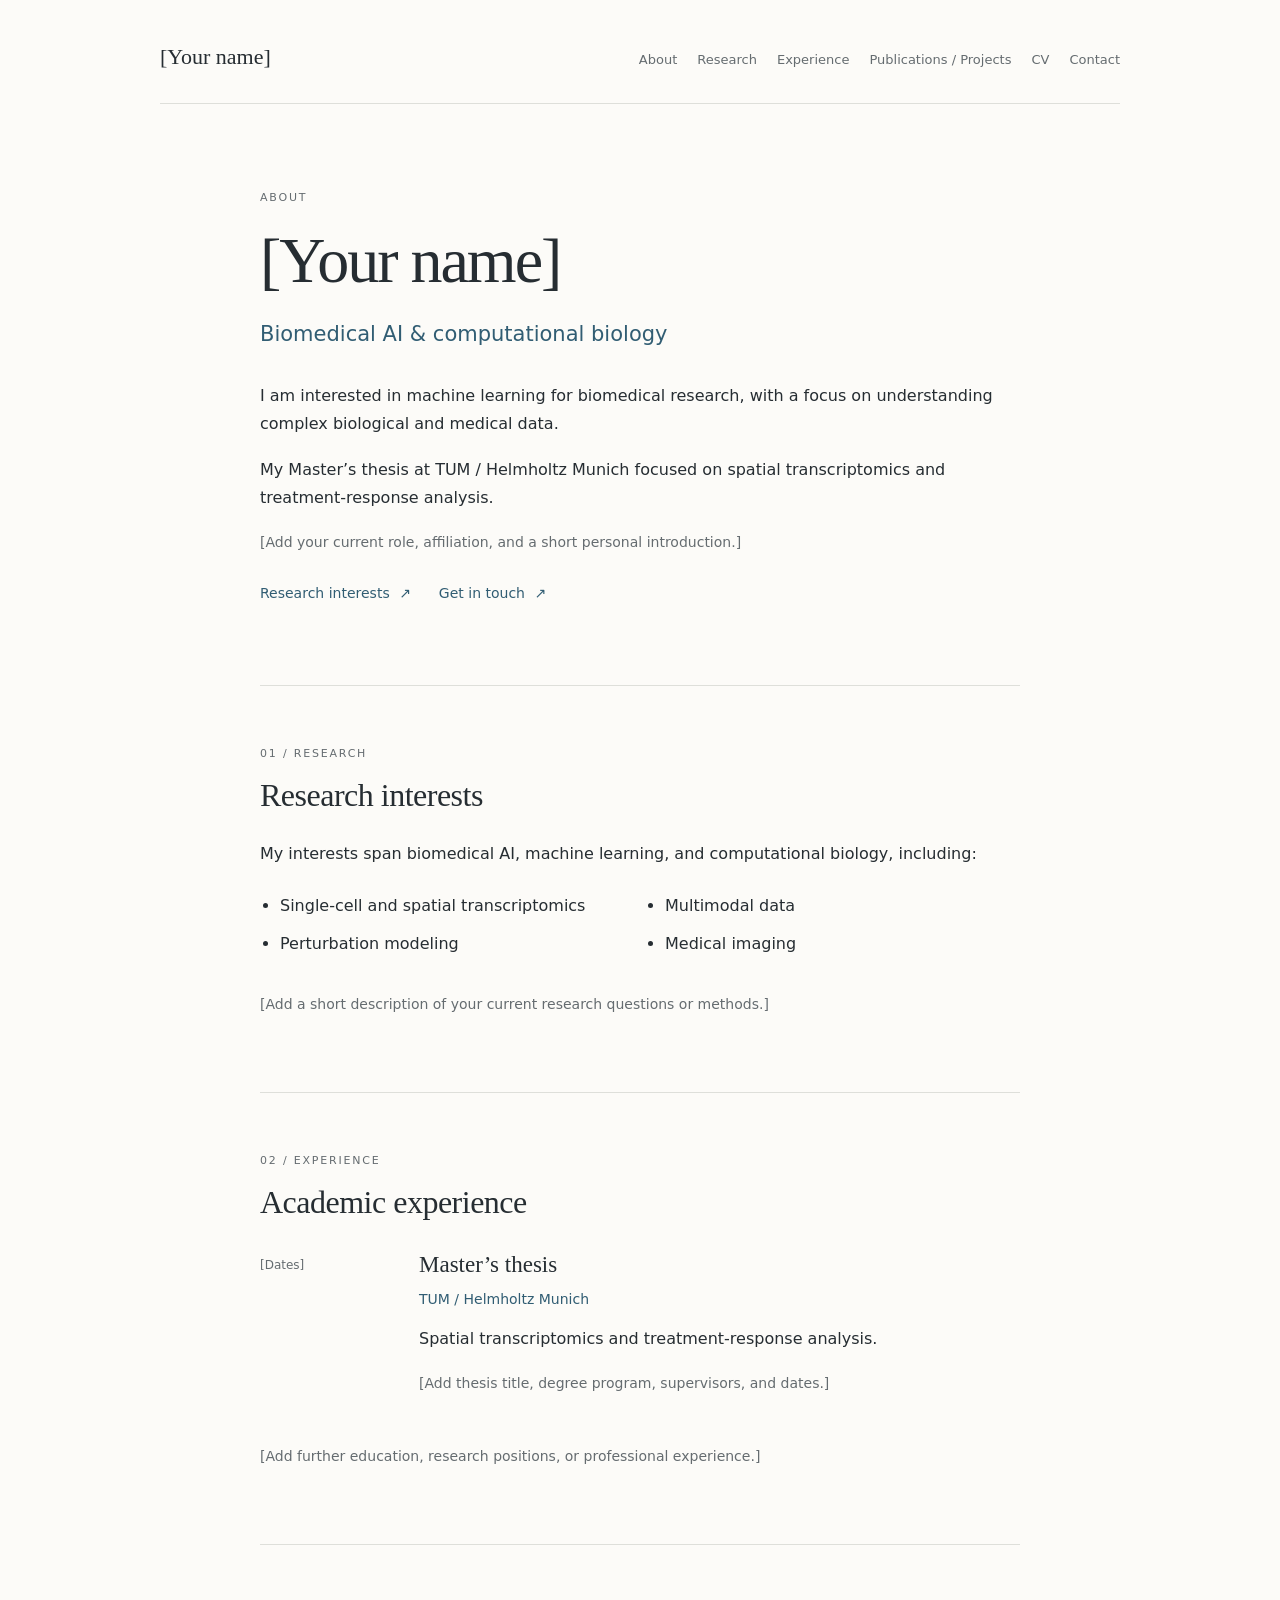
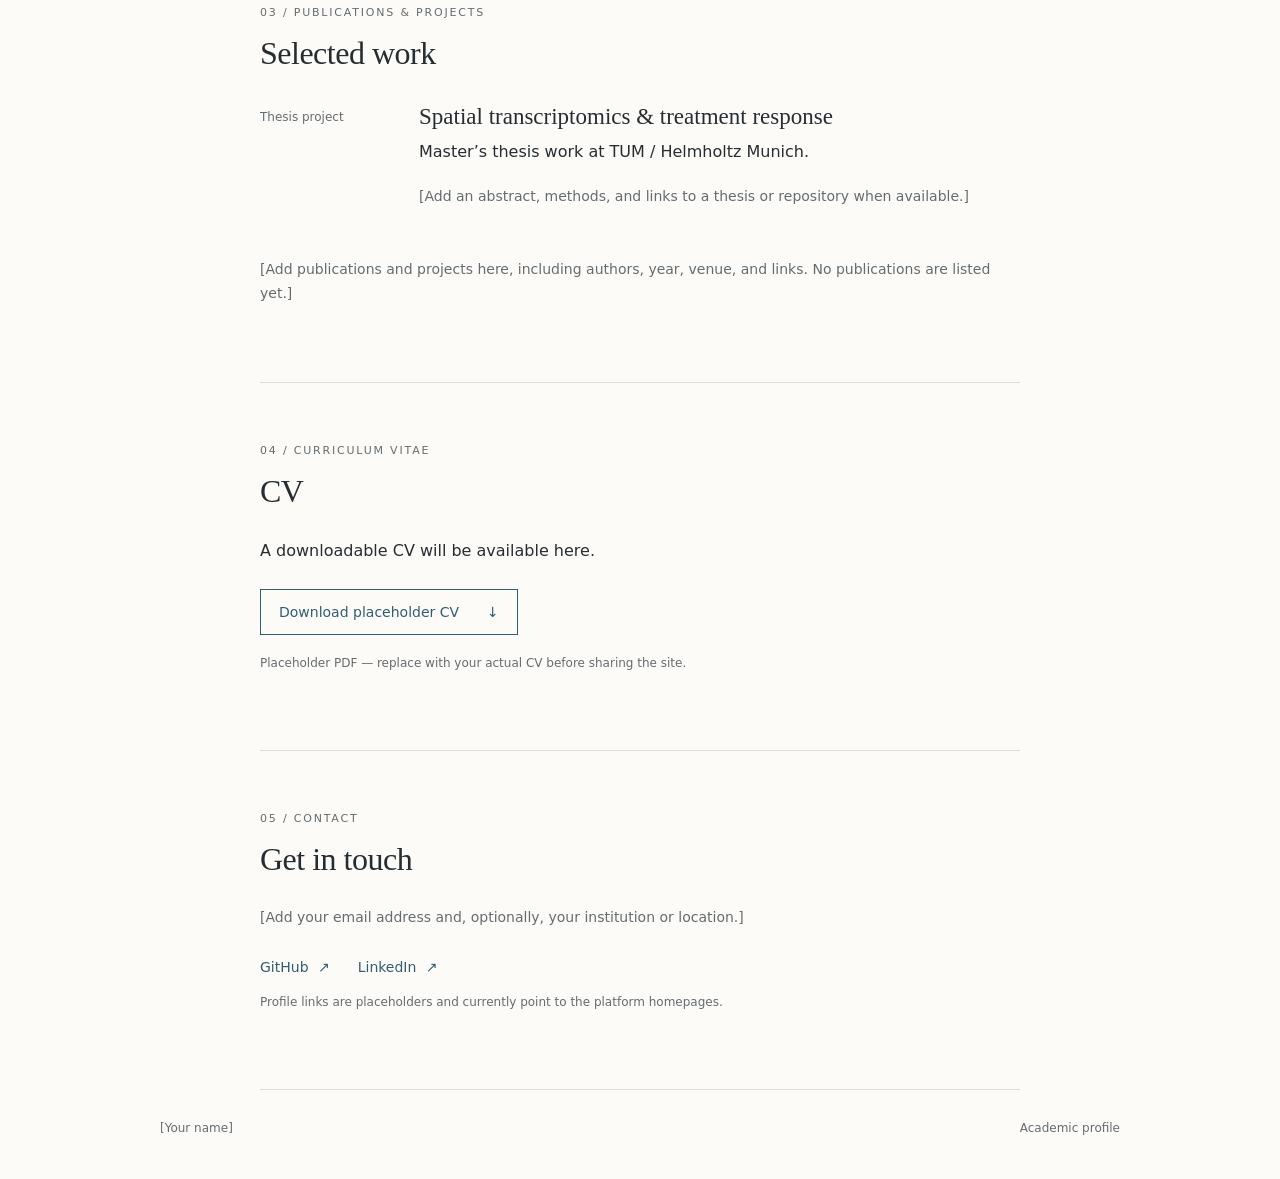
==== index.html @ 2d58b486 "Create minimal academic website with GitHub Pages deployment" ====
<!doctype html>
<html lang="en">
<head>
  <meta charset="utf-8">
  <meta name="viewport" content="width=device-width, initial-scale=1">
  <meta name="description" content="Academic profile and research interests in biomedical AI, computational biology, and spatial transcriptomics.">
  <title>[Your name] · Academic profile</title>
  <link rel="stylesheet" href="assets/style.css">
</head>
<body>
  <a class="skip-link" href="#main">Skip to content</a>
  <header class="site-header">
    <a class="name" href="#about">[Your name]</a>
    <nav aria-label="Main navigation">
      <a href="#about">About</a><a href="#research">Research</a><a href="#experience">Experience</a><a href="#publications">Publications / Projects</a><a href="#cv">CV</a><a href="#contact">Contact</a>
    </nav>
  </header>
  <main id="main">
    <section id="about" class="intro" aria-labelledby="about-title">
      <p class="eyebrow">About</p>
      <h1 id="about-title">[Your name]</h1>
      <p class="lead">Biomedical AI &amp; computational biology</p>
      <p>I am interested in machine learning for biomedical research, with a focus on understanding complex biological and medical data.</p>
      <p>My Master’s thesis at TUM / Helmholtz Munich focused on spatial transcriptomics and treatment-response analysis.</p>
      <p class="placeholder">[Add your current role, affiliation, and a short personal introduction.]</p>
      <div class="text-links"><a href="#research">Research interests <span aria-hidden="true">↗</span></a><a href="#contact">Get in touch <span aria-hidden="true">↗</span></a></div>
    </section>
    <section id="research" aria-labelledby="research-title">
      <p class="eyebrow">01 / Research</p>
      <h2 id="research-title">Research interests</h2>
      <p>My interests span biomedical AI, machine learning, and computational biology, including:</p>
      <ul class="interests"><li>Single-cell and spatial transcriptomics</li><li>Perturbation modeling</li><li>Multimodal data</li><li>Medical imaging</li></ul>
      <p class="placeholder">[Add a short description of your current research questions or methods.]</p>
    </section>
    <section id="experience" aria-labelledby="experience-title">
      <p class="eyebrow">02 / Experience</p>
      <h2 id="experience-title">Academic experience</h2>
      <article class="entry"><p class="entry-meta">[Dates]</p><div><h3>Master’s thesis</h3><p class="affiliation">TUM / Helmholtz Munich</p><p>Spatial transcriptomics and treatment-response analysis.</p><p class="placeholder">[Add thesis title, degree program, supervisors, and dates.]</p></div></article>
      <p class="placeholder">[Add further education, research positions, or professional experience.]</p>
    </section>
    <section id="publications" aria-labelledby="publications-title">
      <p class="eyebrow">03 / Publications &amp; projects</p>
      <h2 id="publications-title">Selected work</h2>
      <article class="entry"><p class="entry-meta">Thesis project</p><div><h3>Spatial transcriptomics &amp; treatment response</h3><p>Master’s thesis work at TUM / Helmholtz Munich.</p><p class="placeholder">[Add an abstract, methods, and links to a thesis or repository when available.]</p></div></article>
      <p class="placeholder">[Add publications and projects here, including authors, year, venue, and links. No publications are listed yet.]</p>
    </section>
    <section id="cv" aria-labelledby="cv-title">
      <p class="eyebrow">04 / Curriculum vitae</p>
      <h2 id="cv-title">CV</h2>
      <p>A downloadable CV will be available here.</p>
      <a class="button" href="assets/cv.pdf" download="cv-placeholder.pdf">Download placeholder CV <span aria-hidden="true">↓</span></a>
      <p class="small placeholder">Placeholder PDF — replace with your actual CV before sharing the site.</p>
    </section>
    <section id="contact" aria-labelledby="contact-title">
      <p class="eyebrow">05 / Contact</p>
      <h2 id="contact-title">Get in touch</h2>
      <p class="placeholder">[Add your email address and, optionally, your institution or location.]</p>
      <div class="text-links"><a href="https://github.com/">GitHub <span aria-hidden="true">↗</span></a><a href="https://www.linkedin.com/">LinkedIn <span aria-hidden="true">↗</span></a></div>
      <p class="small placeholder">Profile links are placeholders and currently point to the platform homepages.</p>
    </section>
  </main>
  <footer>[Your name] <span>Academic profile</span></footer>
</body>
</html>
---- assets/style.css ----
:root{color-scheme:light;--paper:#fcfbf8;--ink:#262d32;--muted:#656c70;--accent:#315d73;--line:#dedfda}
*{box-sizing:border-box}html{scroll-padding-top:2rem}body{margin:0;background:var(--paper);color:var(--ink);font-family:system-ui,-apple-system,BlinkMacSystemFont,"Segoe UI",sans-serif;font-size:16px;line-height:1.75}a{color:var(--accent);text-underline-offset:5px;text-decoration-thickness:1px}a:hover{text-decoration:underline}a:focus-visible{outline:2px solid var(--accent);outline-offset:5px}.site-header,main,footer{width:min(100% - 64px,960px);margin-inline:auto}.site-header{display:flex;justify-content:space-between;align-items:baseline;gap:32px;padding:38px 0 26px;border-bottom:1px solid var(--line)}.name{font-family:Georgia,"Times New Roman",serif;font-size:22px;color:var(--ink);white-space:nowrap;text-decoration:none}nav{display:flex;flex-wrap:wrap;justify-content:flex-end;gap:8px 20px;font-size:13px}nav a{text-decoration:none;color:var(--muted)}main{max-width:760px}section{padding:58px 0;border-bottom:1px solid var(--line)}.intro{padding-top:84px;padding-bottom:68px}h1,h2,h3{font-family:Georgia,"Times New Roman",serif;font-weight:400;line-height:1.2}h1{font-size:clamp(44px,7vw,64px);letter-spacing:-2px;margin:16px 0}h2{font-size:32px;letter-spacing:-.5px;margin:12px 0 26px}h3{font-size:23px;margin:0 0 8px}p{margin:0 0 18px}.eyebrow{font-size:11px;letter-spacing:1.8px;text-transform:uppercase;color:var(--muted);margin:0}.lead{font-size:21px;color:var(--accent);margin-bottom:30px}.placeholder{color:var(--muted);font-size:14px}.text-links{display:flex;gap:28px;flex-wrap:wrap;margin:26px 0 12px}.text-links a{text-decoration:none;font-size:14px}.text-links span{padding-left:5px}.interests{padding-left:20px;columns:2;column-gap:30px;margin:24px 0}.interests li{break-inside:avoid;margin-bottom:10px}.entry{display:grid;grid-template-columns:135px 1fr;gap:24px;margin:30px 0}.entry-meta{font-size:12px;color:var(--muted);padding-top:4px}.affiliation{color:var(--accent);font-size:14px;margin-bottom:14px}.button{display:inline-flex;gap:28px;align-items:center;border:1px solid var(--accent);padding:10px 18px;font-size:14px;text-decoration:none;margin:6px 0 18px}.button:hover{background:#edf1f1;text-decoration:none}.small{font-size:12px}footer{display:flex;justify-content:space-between;padding:28px 0 40px;color:var(--muted);font-size:12px}.skip-link{position:absolute;left:20px;top:-100px;background:var(--paper);padding:10px;z-index:1}.skip-link:focus{top:10px}@media(max-width:700px){.site-header,main,footer{width:calc(100% - 40px)}.site-header{display:block;padding-top:24px}nav{justify-content:flex-start;margin-top:18px;gap:8px 17px}.intro{padding-top:52px}section{padding:42px 0}.entry{grid-template-columns:1fr;gap:4px}.entry-meta{margin-bottom:6px}.interests{columns:1}h2{font-size:29px}footer{gap:20px}}
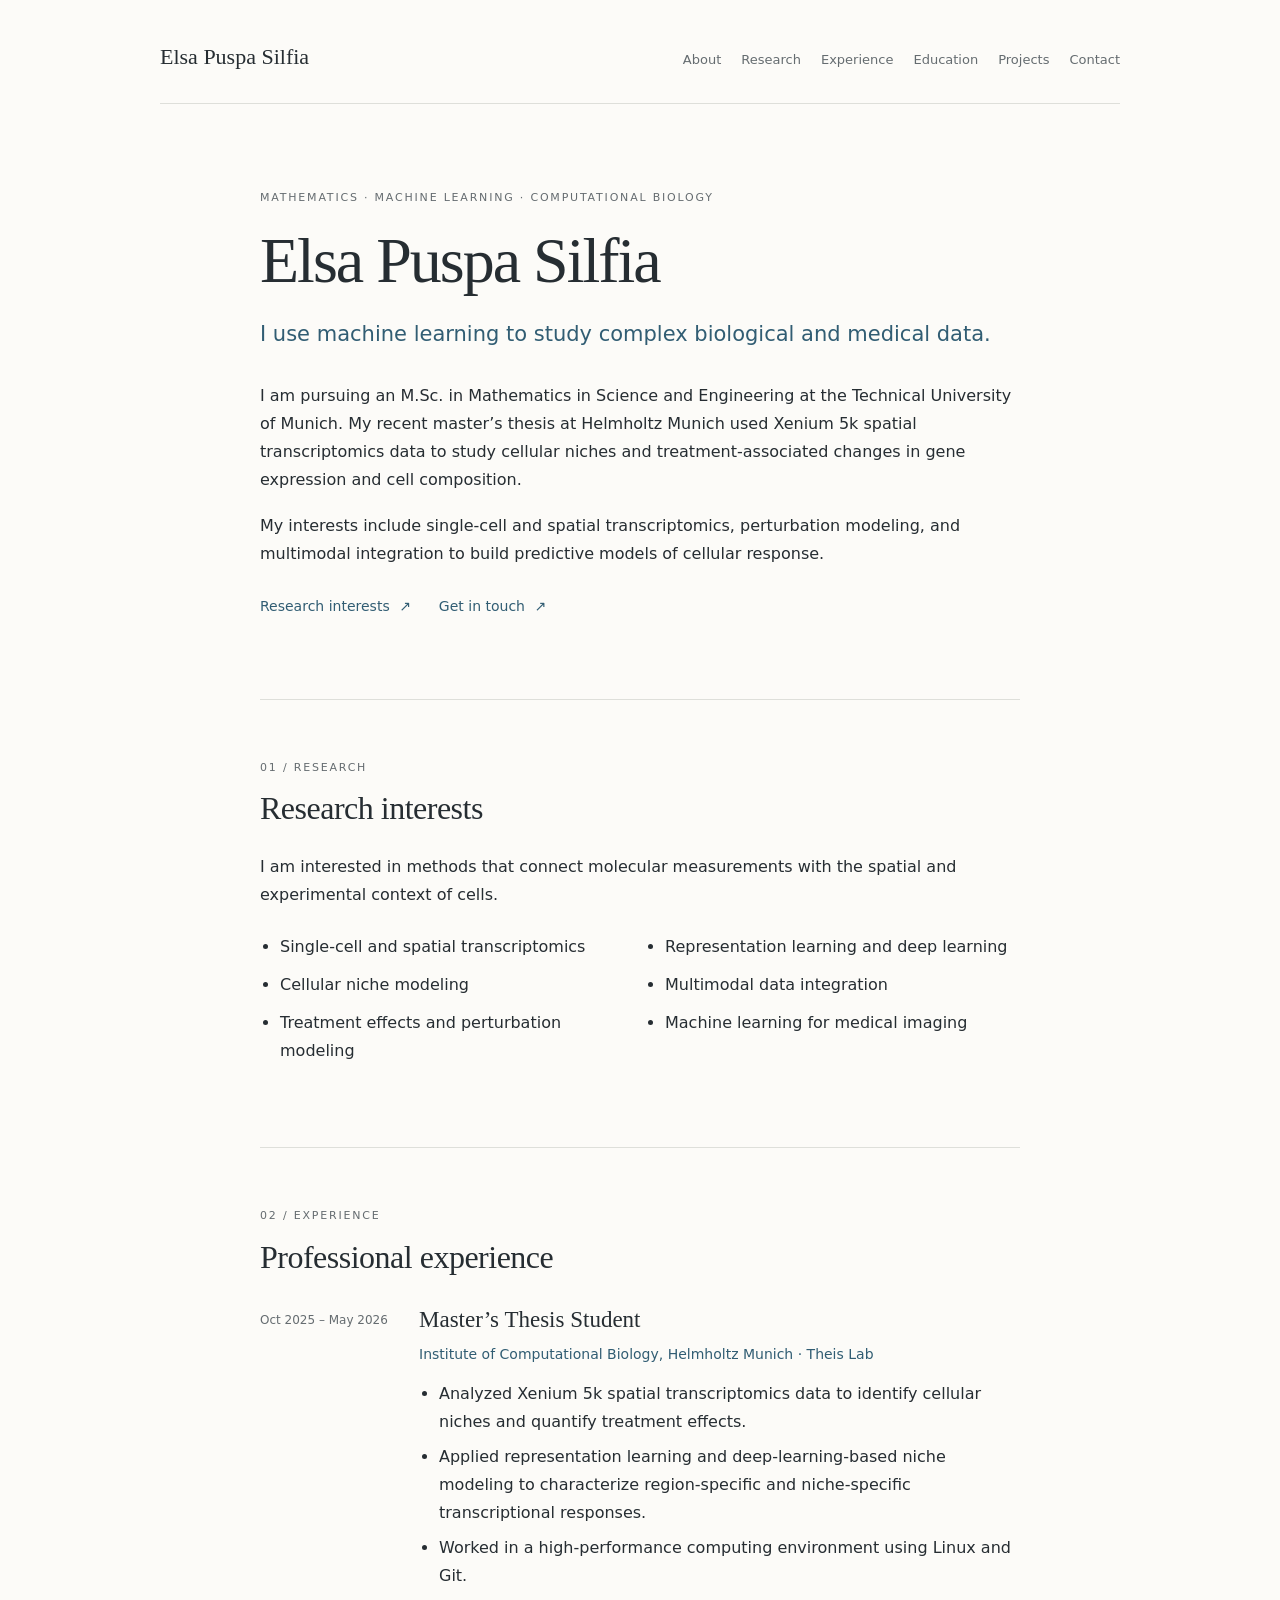
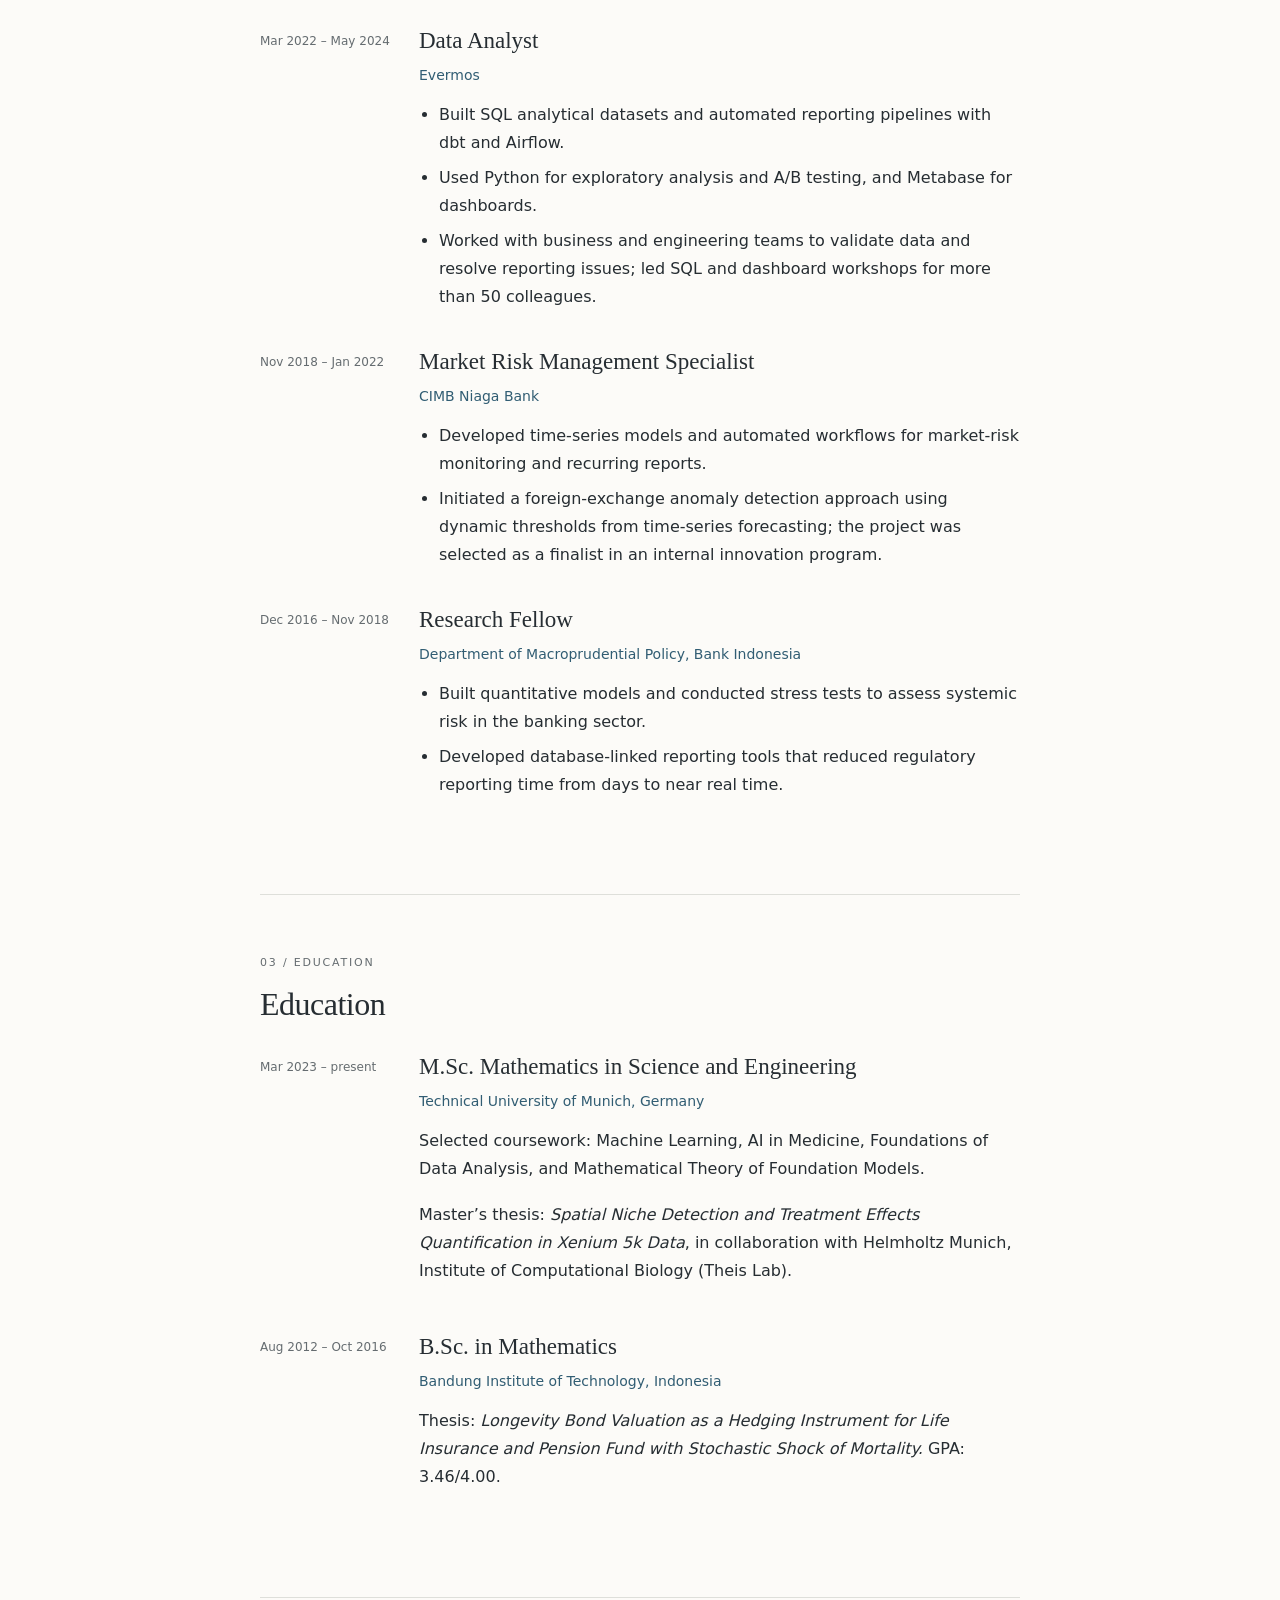
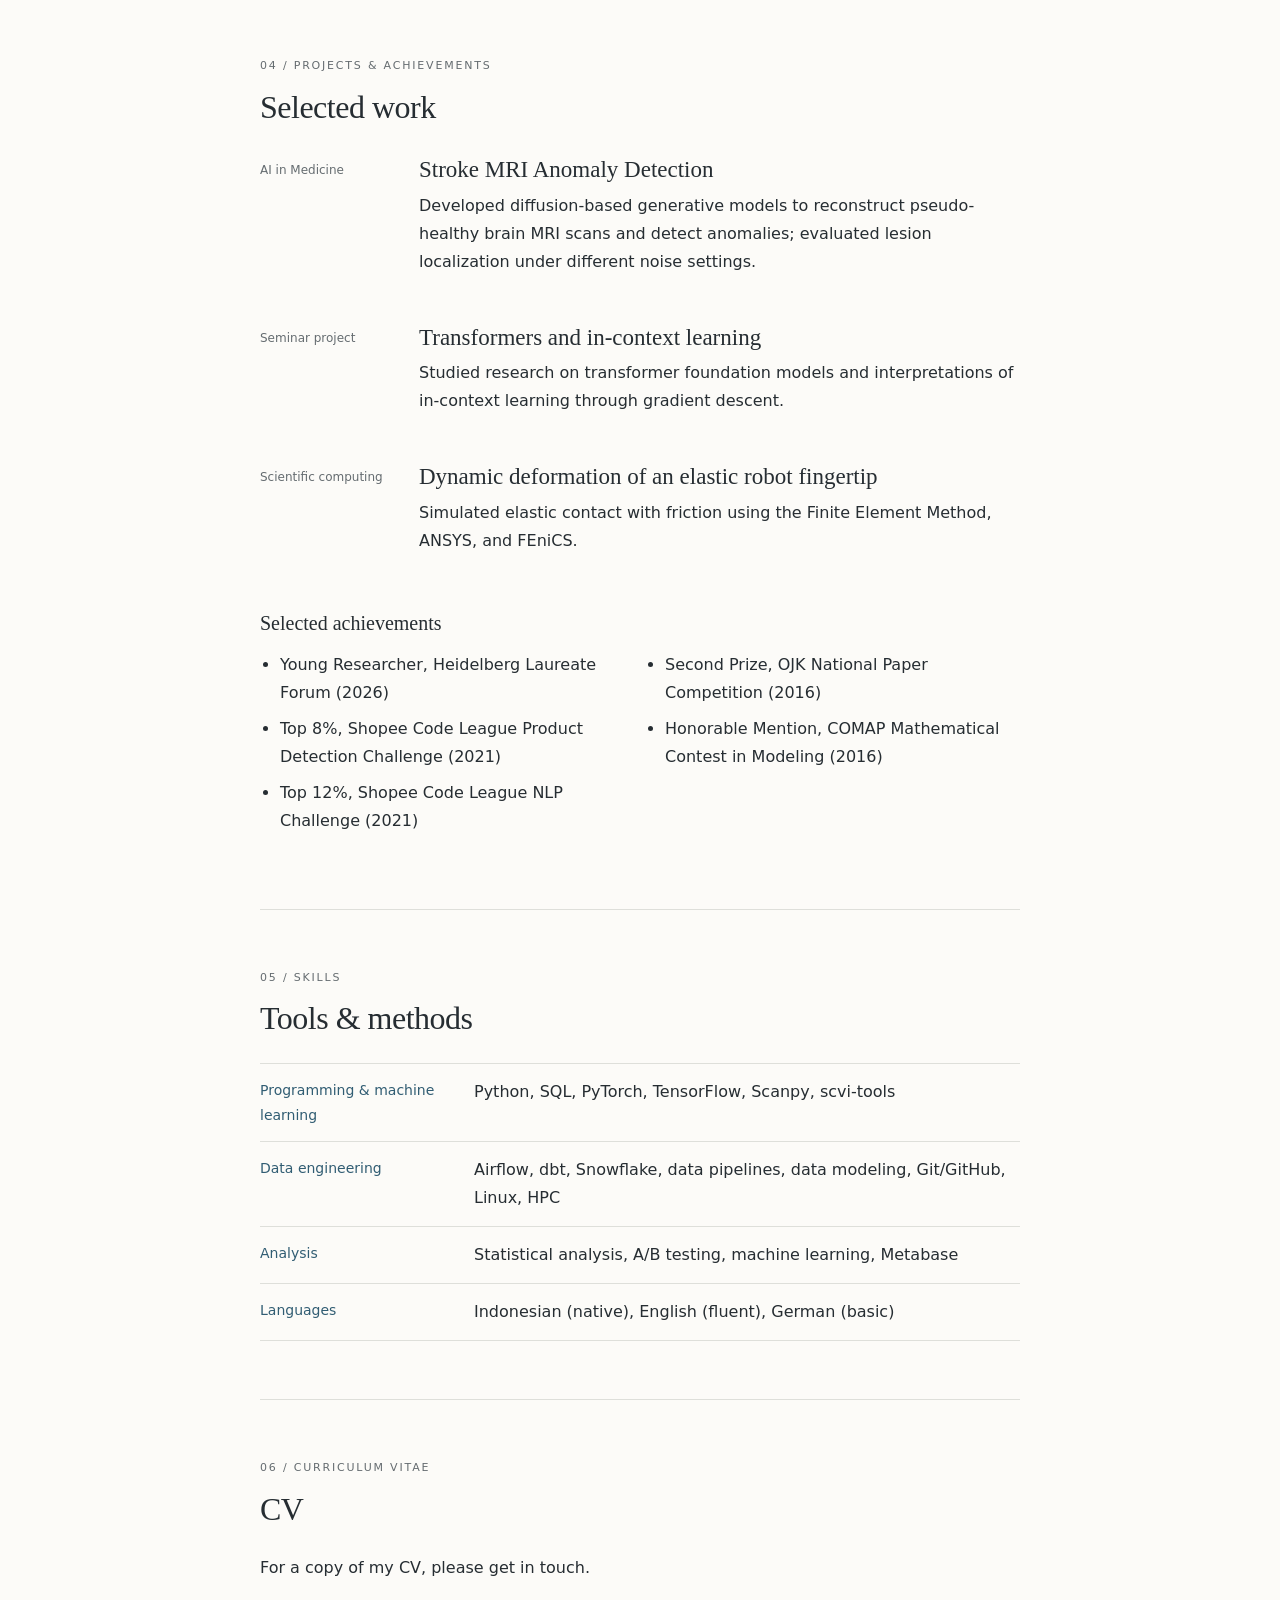
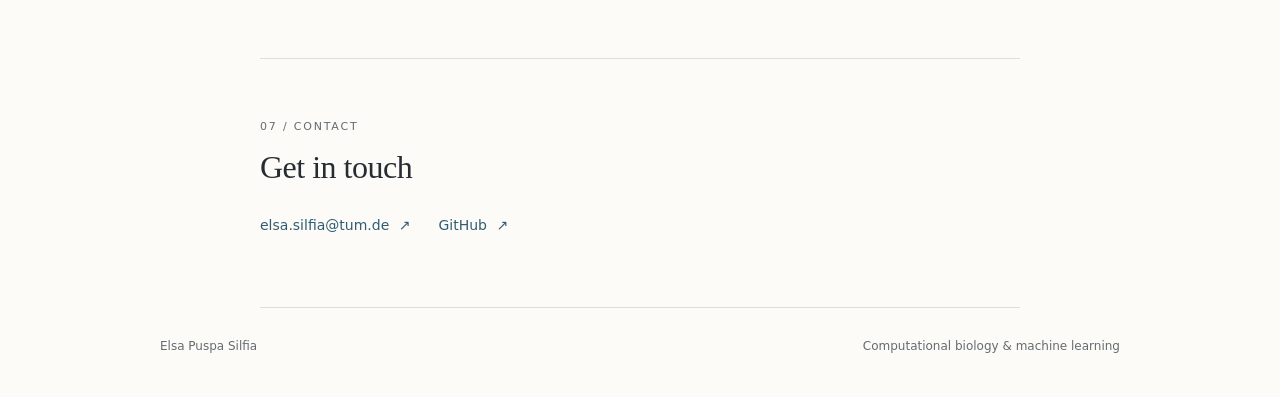
==== commit 424d8fb3: "Fill academic website from PhD CV" ====
--- a/index.html
+++ b/index.html
@@ -3,62 +3,104 @@
 <head>
   <meta charset="utf-8">
   <meta name="viewport" content="width=device-width, initial-scale=1">
-  <meta name="description" content="Academic profile and research interests in biomedical AI, computational biology, and spatial transcriptomics.">
-  <title>[Your name] · Academic profile</title>
+  <meta name="description" content="Elsa Puspa Silfia works at the intersection of machine learning, spatial transcriptomics, and computational biology.">
+  <title>Elsa Puspa Silfia · Computational Biology</title>
   <link rel="stylesheet" href="assets/style.css">
 </head>
 <body>
   <a class="skip-link" href="#main">Skip to content</a>
   <header class="site-header">
-    <a class="name" href="#about">[Your name]</a>
+    <a class="name" href="#about">Elsa Puspa Silfia</a>
     <nav aria-label="Main navigation">
-      <a href="#about">About</a><a href="#research">Research</a><a href="#experience">Experience</a><a href="#publications">Publications / Projects</a><a href="#cv">CV</a><a href="#contact">Contact</a>
+      <a href="#about">About</a><a href="#research">Research</a><a href="#experience">Experience</a><a href="#education">Education</a><a href="#projects">Projects</a><a href="#contact">Contact</a>
     </nav>
   </header>
   <main id="main">
     <section id="about" class="intro" aria-labelledby="about-title">
-      <p class="eyebrow">About</p>
-      <h1 id="about-title">[Your name]</h1>
-      <p class="lead">Biomedical AI &amp; computational biology</p>
-      <p>I am interested in machine learning for biomedical research, with a focus on understanding complex biological and medical data.</p>
-      <p>My Master’s thesis at TUM / Helmholtz Munich focused on spatial transcriptomics and treatment-response analysis.</p>
-      <p class="placeholder">[Add your current role, affiliation, and a short personal introduction.]</p>
-      <div class="text-links"><a href="#research">Research interests <span aria-hidden="true">↗</span></a><a href="#contact">Get in touch <span aria-hidden="true">↗</span></a></div>
+      <p class="eyebrow">Mathematics · Machine learning · Computational biology</p>
+      <h1 id="about-title">Elsa Puspa Silfia</h1>
+      <p class="lead">I use machine learning to study complex biological and medical data.</p>
+      <p>I am pursuing an M.Sc. in Mathematics in Science and Engineering at the Technical University of Munich. My recent master’s thesis at Helmholtz Munich used Xenium 5k spatial transcriptomics data to study cellular niches and treatment-associated changes in gene expression and cell composition.</p>
+      <p>My interests include single-cell and spatial transcriptomics, perturbation modeling, and multimodal integration to build predictive models of cellular response.</p>
+      <div class="text-links"><a href="#research">Research interests <span aria-hidden="true">↗</span></a><a href="mailto:elsa.silfia@tum.de">Get in touch <span aria-hidden="true">↗</span></a></div>
     </section>
     <section id="research" aria-labelledby="research-title">
       <p class="eyebrow">01 / Research</p>
       <h2 id="research-title">Research interests</h2>
-      <p>My interests span biomedical AI, machine learning, and computational biology, including:</p>
-      <ul class="interests"><li>Single-cell and spatial transcriptomics</li><li>Perturbation modeling</li><li>Multimodal data</li><li>Medical imaging</li></ul>
-      <p class="placeholder">[Add a short description of your current research questions or methods.]</p>
+      <p>I am interested in methods that connect molecular measurements with the spatial and experimental context of cells.</p>
+      <ul class="interests">
+        <li>Single-cell and spatial transcriptomics</li>
+        <li>Cellular niche modeling</li>
+        <li>Treatment effects and perturbation modeling</li>
+        <li>Representation learning and deep learning</li>
+        <li>Multimodal data integration</li>
+        <li>Machine learning for medical imaging</li>
+      </ul>
     </section>
     <section id="experience" aria-labelledby="experience-title">
       <p class="eyebrow">02 / Experience</p>
-      <h2 id="experience-title">Academic experience</h2>
-      <article class="entry"><p class="entry-meta">[Dates]</p><div><h3>Master’s thesis</h3><p class="affiliation">TUM / Helmholtz Munich</p><p>Spatial transcriptomics and treatment-response analysis.</p><p class="placeholder">[Add thesis title, degree program, supervisors, and dates.]</p></div></article>
-      <p class="placeholder">[Add further education, research positions, or professional experience.]</p>
+      <h2 id="experience-title">Professional experience</h2>
+      <article class="entry">
+        <p class="entry-meta">Oct 2025 – May 2026</p>
+        <div><h3>Master’s Thesis Student</h3><p class="affiliation">Institute of Computational Biology, Helmholtz Munich · Theis Lab</p>
+          <ul><li>Analyzed Xenium 5k spatial transcriptomics data to identify cellular niches and quantify treatment effects.</li><li>Applied representation learning and deep-learning-based niche modeling to characterize region-specific and niche-specific transcriptional responses.</li><li>Worked in a high-performance computing environment using Linux and Git.</li></ul>
+        </div>
+      </article>
+      <article class="entry">
+        <p class="entry-meta">Mar 2022 – May 2024</p>
+        <div><h3>Data Analyst</h3><p class="affiliation">Evermos</p>
+          <ul><li>Built SQL analytical datasets and automated reporting pipelines with dbt and Airflow.</li><li>Used Python for exploratory analysis and A/B testing, and Metabase for dashboards.</li><li>Worked with business and engineering teams to validate data and resolve reporting issues; led SQL and dashboard workshops for more than 50 colleagues.</li></ul>
+        </div>
+      </article>
+      <article class="entry">
+        <p class="entry-meta">Nov 2018 – Jan 2022</p>
+        <div><h3>Market Risk Management Specialist</h3><p class="affiliation">CIMB Niaga Bank</p>
+          <ul><li>Developed time-series models and automated workflows for market-risk monitoring and recurring reports.</li><li>Initiated a foreign-exchange anomaly detection approach using dynamic thresholds from time-series forecasting; the project was selected as a finalist in an internal innovation program.</li></ul>
+        </div>
+      </article>
+      <article class="entry">
+        <p class="entry-meta">Dec 2016 – Nov 2018</p>
+        <div><h3>Research Fellow</h3><p class="affiliation">Department of Macroprudential Policy, Bank Indonesia</p>
+          <ul><li>Built quantitative models and conducted stress tests to assess systemic risk in the banking sector.</li><li>Developed database-linked reporting tools that reduced regulatory reporting time from days to near real time.</li></ul>
+        </div>
+      </article>
     </section>
-    <section id="publications" aria-labelledby="publications-title">
-      <p class="eyebrow">03 / Publications &amp; projects</p>
-      <h2 id="publications-title">Selected work</h2>
-      <article class="entry"><p class="entry-meta">Thesis project</p><div><h3>Spatial transcriptomics &amp; treatment response</h3><p>Master’s thesis work at TUM / Helmholtz Munich.</p><p class="placeholder">[Add an abstract, methods, and links to a thesis or repository when available.]</p></div></article>
-      <p class="placeholder">[Add publications and projects here, including authors, year, venue, and links. No publications are listed yet.]</p>
+    <section id="education" aria-labelledby="education-title">
+      <p class="eyebrow">03 / Education</p>
+      <h2 id="education-title">Education</h2>
+      <article class="entry"><p class="entry-meta">Mar 2023 – present</p><div><h3>M.Sc. Mathematics in Science and Engineering</h3><p class="affiliation">Technical University of Munich, Germany</p><p>Selected coursework: Machine Learning, AI in Medicine, Foundations of Data Analysis, and Mathematical Theory of Foundation Models.</p><p>Master’s thesis: <em>Spatial Niche Detection and Treatment Effects Quantification in Xenium 5k Data</em>, in collaboration with Helmholtz Munich, Institute of Computational Biology (Theis Lab).</p></div></article>
+      <article class="entry"><p class="entry-meta">Aug 2012 – Oct 2016</p><div><h3>B.Sc. in Mathematics</h3><p class="affiliation">Bandung Institute of Technology, Indonesia</p><p>Thesis: <em>Longevity Bond Valuation as a Hedging Instrument for Life Insurance and Pension Fund with Stochastic Shock of Mortality.</em> GPA: 3.46/4.00.</p></div></article>
+    </section>
+    <section id="projects" aria-labelledby="projects-title">
+      <p class="eyebrow">04 / Projects &amp; achievements</p>
+      <h2 id="projects-title">Selected work</h2>
+      <article class="entry"><p class="entry-meta">AI in Medicine</p><div><h3>Stroke MRI Anomaly Detection</h3><p>Developed diffusion-based generative models to reconstruct pseudo-healthy brain MRI scans and detect anomalies; evaluated lesion localization under different noise settings.</p></div></article>
+      <article class="entry"><p class="entry-meta">Seminar project</p><div><h3>Transformers and in-context learning</h3><p>Studied research on transformer foundation models and interpretations of in-context learning through gradient descent.</p></div></article>
+      <article class="entry"><p class="entry-meta">Scientific computing</p><div><h3>Dynamic deformation of an elastic robot fingertip</h3><p>Simulated elastic contact with friction using the Finite Element Method, ANSYS, and FEniCS.</p></div></article>
+      <h3 class="subheading">Selected achievements</h3>
+      <ul class="compact-list"><li>Young Researcher, Heidelberg Laureate Forum (2026)</li><li>Top 8%, Shopee Code League Product Detection Challenge (2021)</li><li>Top 12%, Shopee Code League NLP Challenge (2021)</li><li>Second Prize, OJK National Paper Competition (2016)</li><li>Honorable Mention, COMAP Mathematical Contest in Modeling (2016)</li></ul>
+    </section>
+    <section id="skills" aria-labelledby="skills-title">
+      <p class="eyebrow">05 / Skills</p>
+      <h2 id="skills-title">Tools &amp; methods</h2>
+      <dl class="skills-list">
+        <div><dt>Programming &amp; machine learning</dt><dd>Python, SQL, PyTorch, TensorFlow, Scanpy, scvi-tools</dd></div>
+        <div><dt>Data engineering</dt><dd>Airflow, dbt, Snowflake, data pipelines, data modeling, Git/GitHub, Linux, HPC</dd></div>
+        <div><dt>Analysis</dt><dd>Statistical analysis, A/B testing, machine learning, Metabase</dd></div>
+        <div><dt>Languages</dt><dd>Indonesian (native), English (fluent), German (basic)</dd></div>
+      </dl>
     </section>
     <section id="cv" aria-labelledby="cv-title">
-      <p class="eyebrow">04 / Curriculum vitae</p>
+      <p class="eyebrow">06 / Curriculum vitae</p>
       <h2 id="cv-title">CV</h2>
-      <p>A downloadable CV will be available here.</p>
-      <a class="button" href="assets/cv.pdf" download="cv-placeholder.pdf">Download placeholder CV <span aria-hidden="true">↓</span></a>
-      <p class="small placeholder">Placeholder PDF — replace with your actual CV before sharing the site.</p>
+      <p>For a copy of my CV, please get in touch.</p>
     </section>
     <section id="contact" aria-labelledby="contact-title">
-      <p class="eyebrow">05 / Contact</p>
+      <p class="eyebrow">07 / Contact</p>
       <h2 id="contact-title">Get in touch</h2>
-      <p class="placeholder">[Add your email address and, optionally, your institution or location.]</p>
-      <div class="text-links"><a href="https://github.com/">GitHub <span aria-hidden="true">↗</span></a><a href="https://www.linkedin.com/">LinkedIn <span aria-hidden="true">↗</span></a></div>
-      <p class="small placeholder">Profile links are placeholders and currently point to the platform homepages.</p>
+      <div class="text-links"><a href="mailto:elsa.silfia@tum.de">elsa.silfia@tum.de <span aria-hidden="true">↗</span></a><a href="https://github.com/elsapuspa" rel="me">GitHub <span aria-hidden="true">↗</span></a></div>
     </section>
   </main>
-  <footer>[Your name] <span>Academic profile</span></footer>
+  <footer>Elsa Puspa Silfia <span>Computational biology &amp; machine learning</span></footer>
 </body>
 </html>
--- a/assets/style.css
+++ b/assets/style.css
@@ -1,2 +1,3 @@
 :root{color-scheme:light;--paper:#fcfbf8;--ink:#262d32;--muted:#656c70;--accent:#315d73;--line:#dedfda}
 *{box-sizing:border-box}html{scroll-padding-top:2rem}body{margin:0;background:var(--paper);color:var(--ink);font-family:system-ui,-apple-system,BlinkMacSystemFont,"Segoe UI",sans-serif;font-size:16px;line-height:1.75}a{color:var(--accent);text-underline-offset:5px;text-decoration-thickness:1px}a:hover{text-decoration:underline}a:focus-visible{outline:2px solid var(--accent);outline-offset:5px}.site-header,main,footer{width:min(100% - 64px,960px);margin-inline:auto}.site-header{display:flex;justify-content:space-between;align-items:baseline;gap:32px;padding:38px 0 26px;border-bottom:1px solid var(--line)}.name{font-family:Georgia,"Times New Roman",serif;font-size:22px;color:var(--ink);white-space:nowrap;text-decoration:none}nav{display:flex;flex-wrap:wrap;justify-content:flex-end;gap:8px 20px;font-size:13px}nav a{text-decoration:none;color:var(--muted)}main{max-width:760px}section{padding:58px 0;border-bottom:1px solid var(--line)}.intro{padding-top:84px;padding-bottom:68px}h1,h2,h3{font-family:Georgia,"Times New Roman",serif;font-weight:400;line-height:1.2}h1{font-size:clamp(44px,7vw,64px);letter-spacing:-2px;margin:16px 0}h2{font-size:32px;letter-spacing:-.5px;margin:12px 0 26px}h3{font-size:23px;margin:0 0 8px}p{margin:0 0 18px}.eyebrow{font-size:11px;letter-spacing:1.8px;text-transform:uppercase;color:var(--muted);margin:0}.lead{font-size:21px;color:var(--accent);margin-bottom:30px}.placeholder{color:var(--muted);font-size:14px}.text-links{display:flex;gap:28px;flex-wrap:wrap;margin:26px 0 12px}.text-links a{text-decoration:none;font-size:14px}.text-links span{padding-left:5px}.interests{padding-left:20px;columns:2;column-gap:30px;margin:24px 0}.interests li{break-inside:avoid;margin-bottom:10px}.entry{display:grid;grid-template-columns:135px 1fr;gap:24px;margin:30px 0}.entry-meta{font-size:12px;color:var(--muted);padding-top:4px}.affiliation{color:var(--accent);font-size:14px;margin-bottom:14px}.button{display:inline-flex;gap:28px;align-items:center;border:1px solid var(--accent);padding:10px 18px;font-size:14px;text-decoration:none;margin:6px 0 18px}.button:hover{background:#edf1f1;text-decoration:none}.small{font-size:12px}footer{display:flex;justify-content:space-between;padding:28px 0 40px;color:var(--muted);font-size:12px}.skip-link{position:absolute;left:20px;top:-100px;background:var(--paper);padding:10px;z-index:1}.skip-link:focus{top:10px}@media(max-width:700px){.site-header,main,footer{width:calc(100% - 40px)}.site-header{display:block;padding-top:24px}nav{justify-content:flex-start;margin-top:18px;gap:8px 17px}.intro{padding-top:52px}section{padding:42px 0}.entry{grid-template-columns:1fr;gap:4px}.entry-meta{margin-bottom:6px}.interests{columns:1}h2{font-size:29px}footer{gap:20px}}
+.entry ul{margin:8px 0 0;padding-left:20px}.entry li{margin-bottom:7px}.subheading{font-size:20px;margin:38px 0 14px}.compact-list{columns:2;column-gap:30px;padding-left:20px}.compact-list li{break-inside:avoid;margin-bottom:8px}.skills-list{margin:0}.skills-list>div{display:grid;grid-template-columns:190px 1fr;gap:24px;padding:14px 0;border-top:1px solid var(--line)}.skills-list dt{font-size:14px;color:var(--accent)}.skills-list dd{margin:0}.skills-list>div:last-child{border-bottom:1px solid var(--line)}@media(max-width:700px){.compact-list{columns:1}.skills-list>div{grid-template-columns:1fr;gap:2px}}
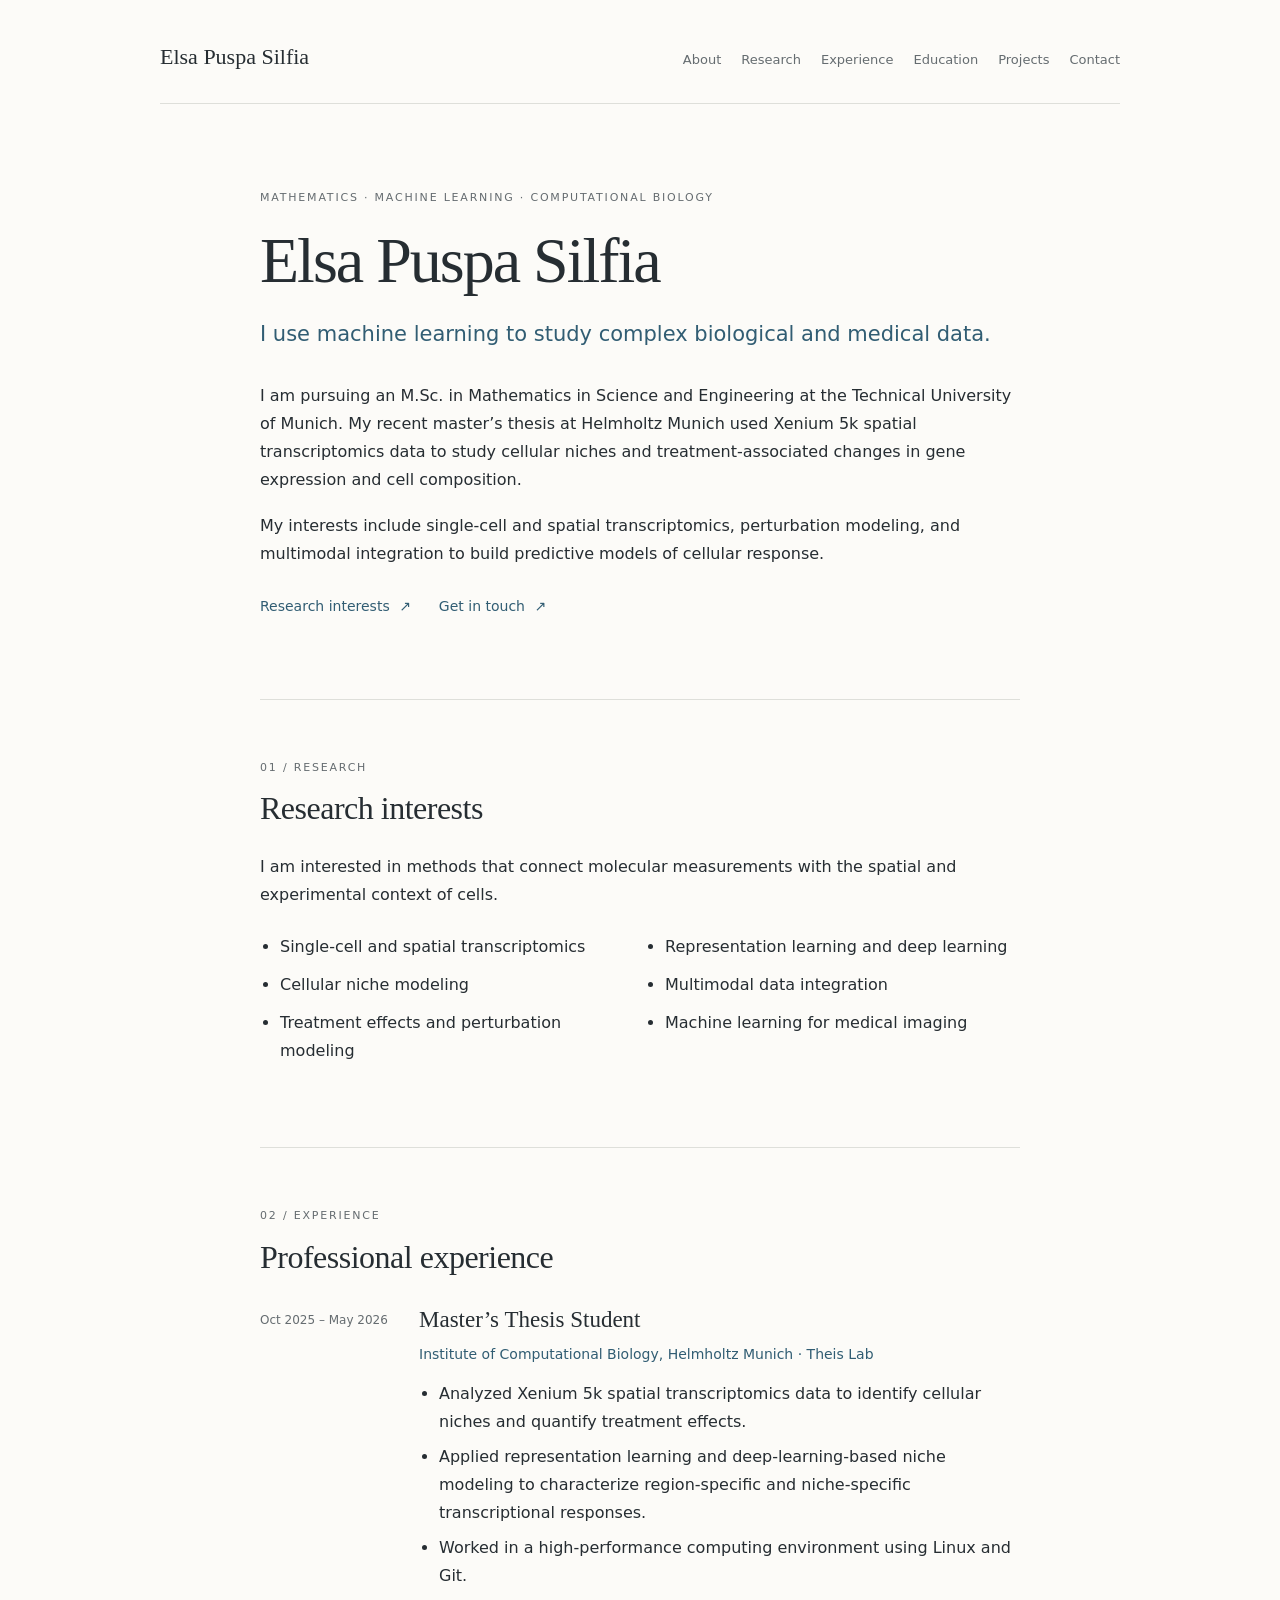
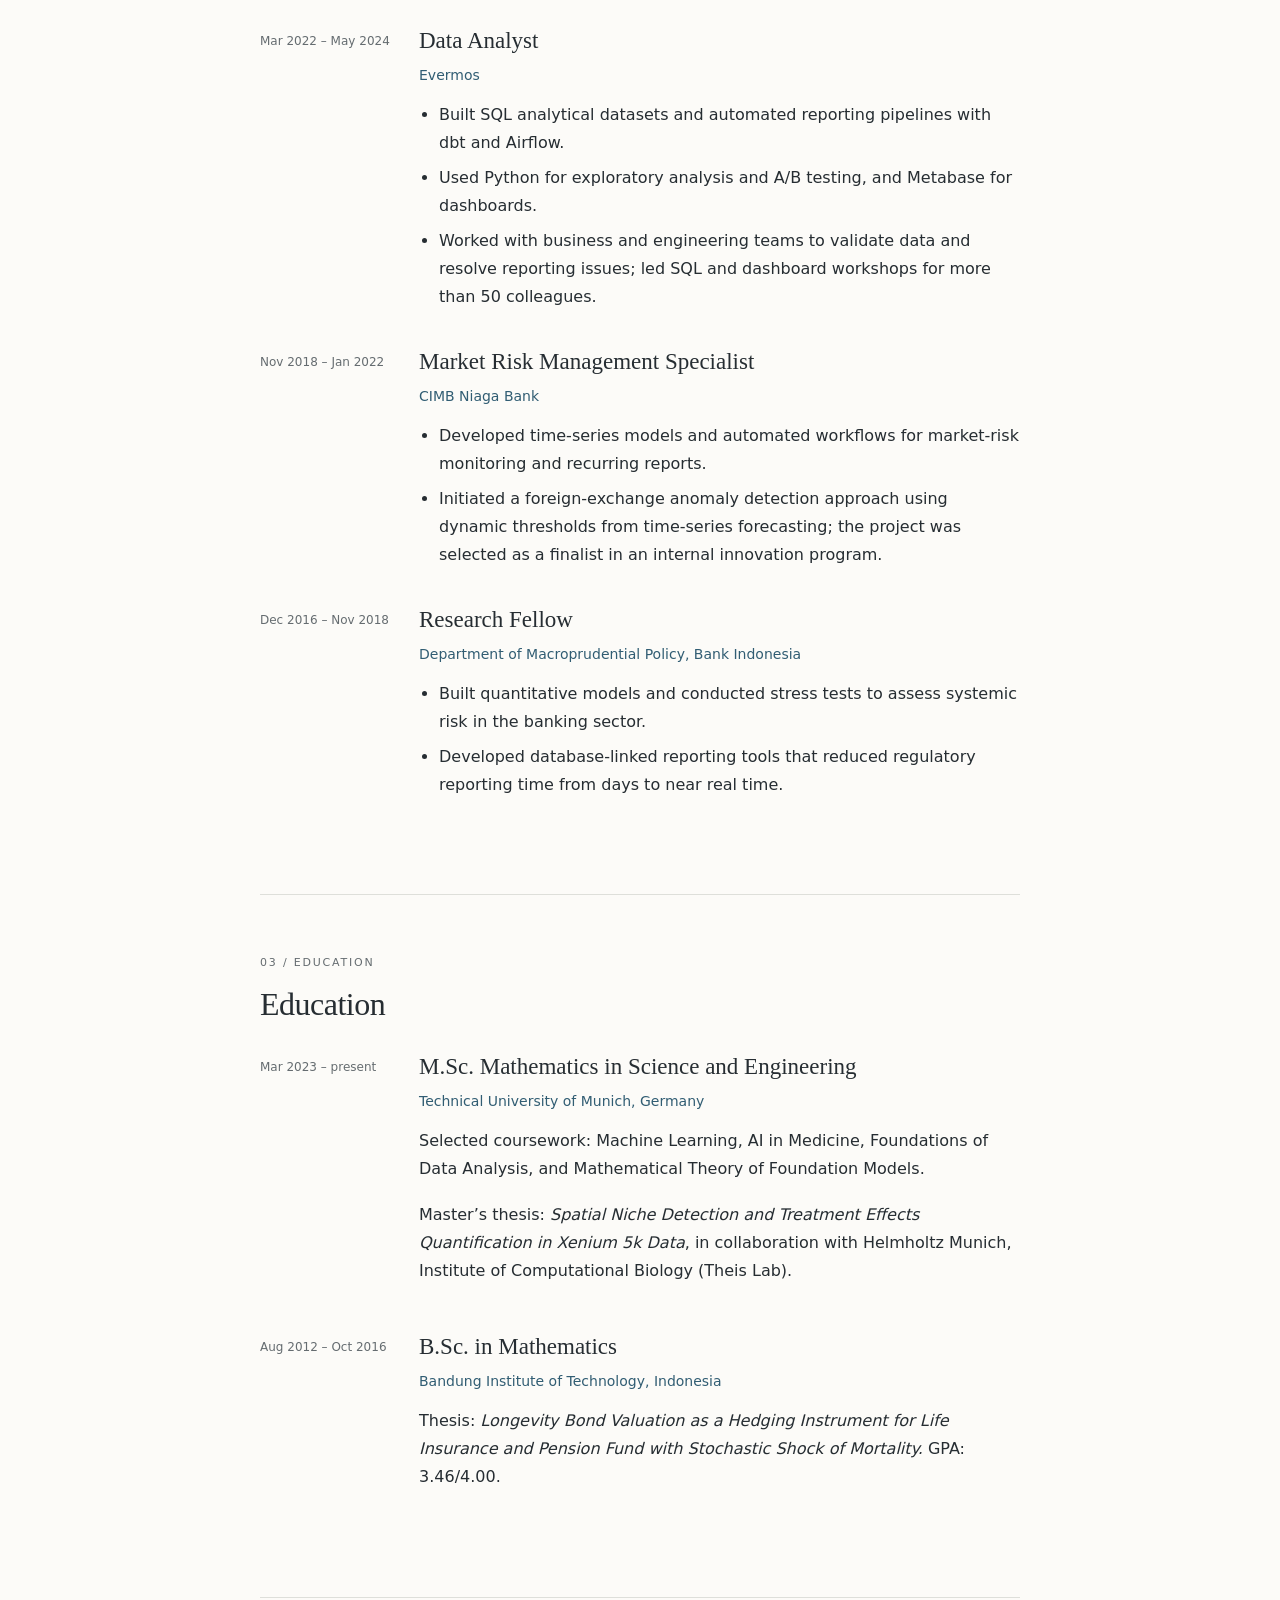
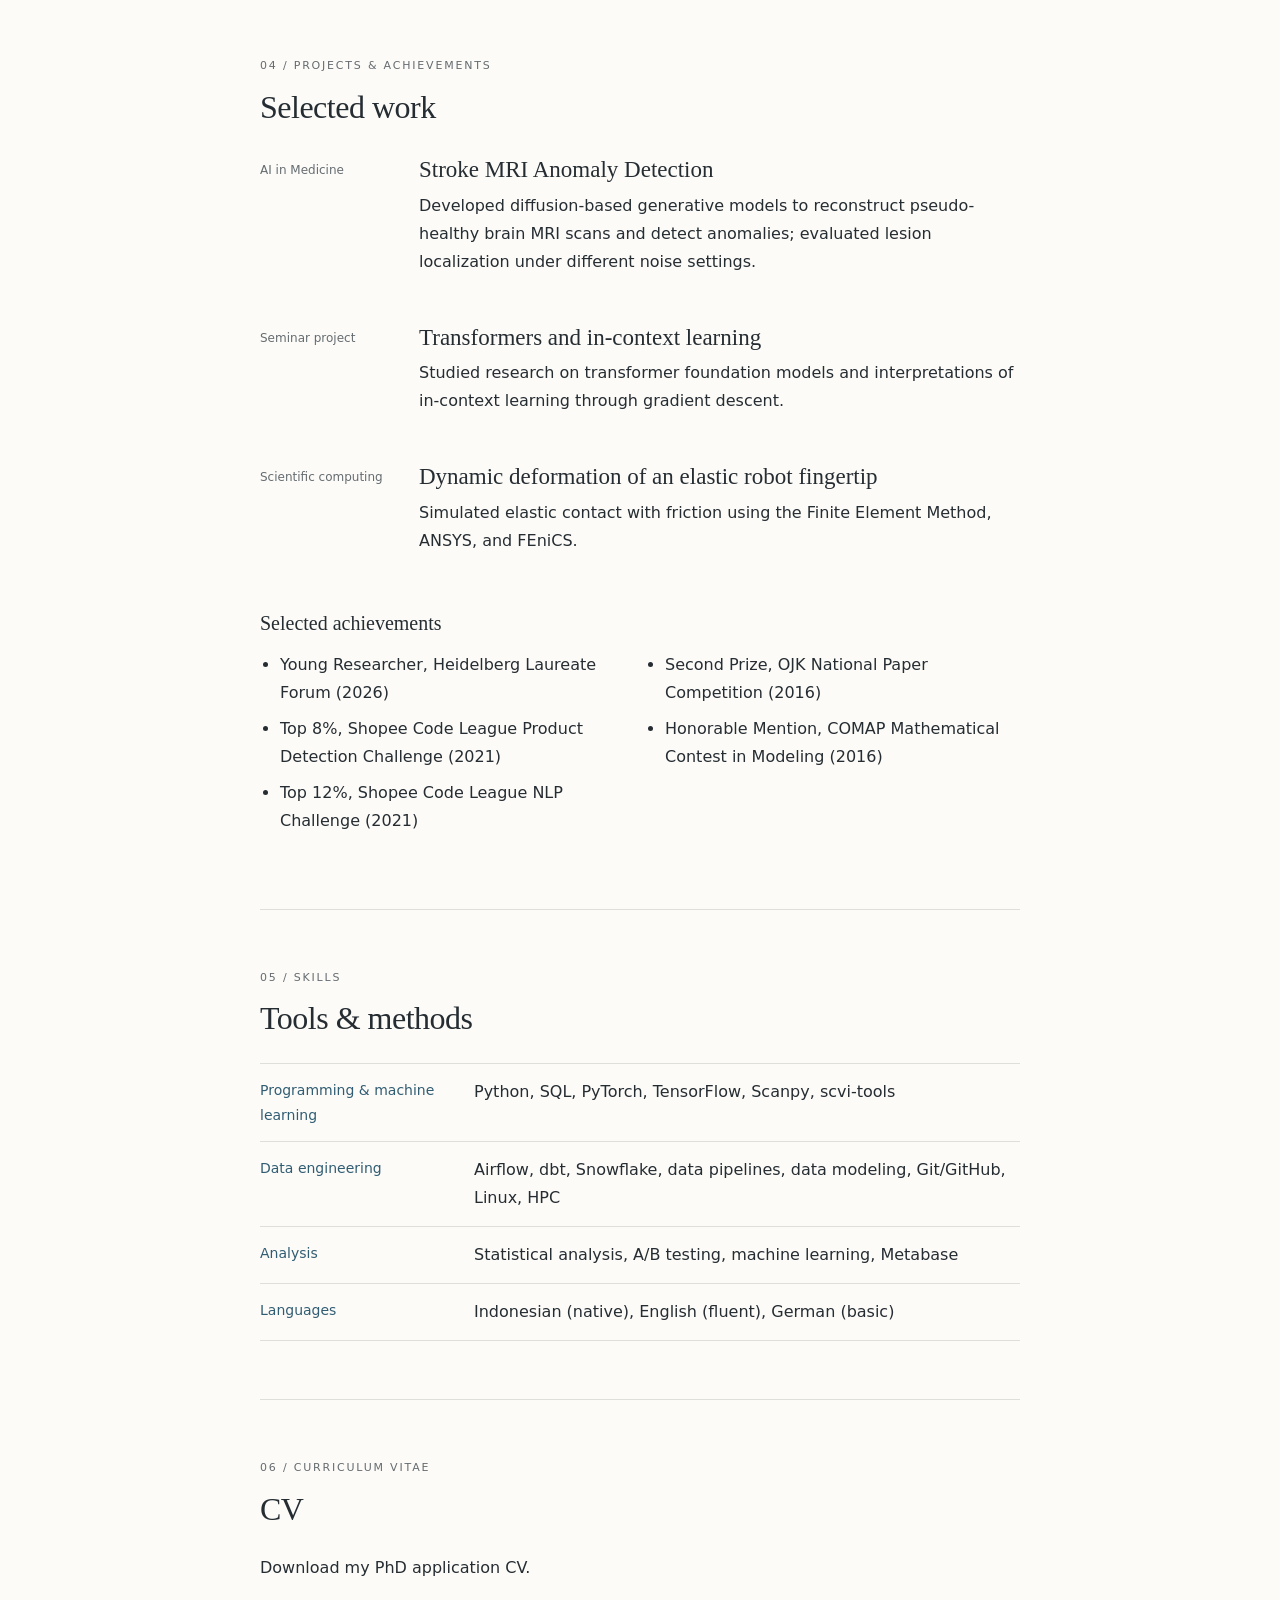
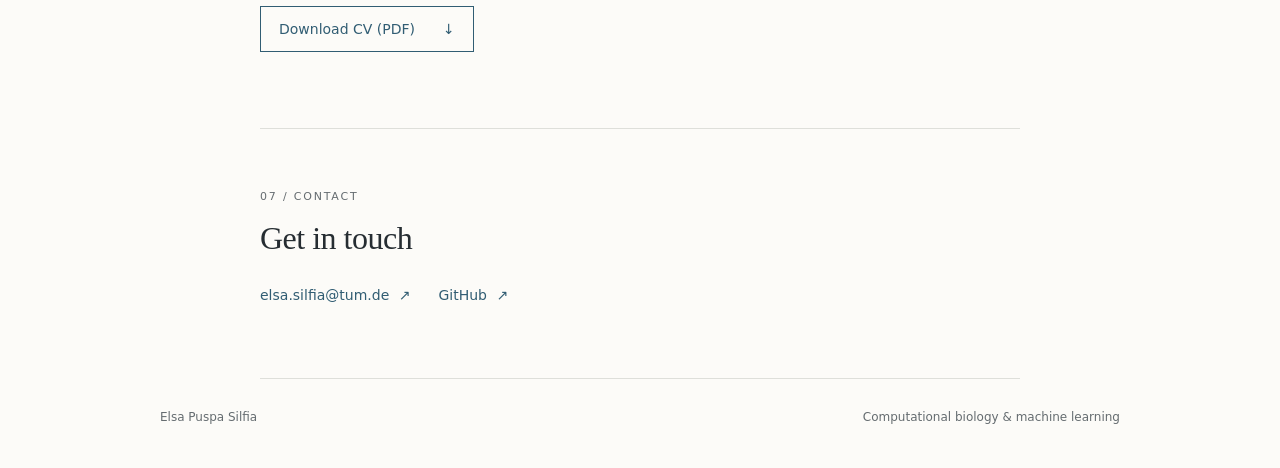
==== commit 34e135f7: "Publish PhD CV on academic website" ====
--- a/index.html
+++ b/index.html
@@ -93,7 +93,8 @@
     <section id="cv" aria-labelledby="cv-title">
       <p class="eyebrow">06 / Curriculum vitae</p>
       <h2 id="cv-title">CV</h2>
-      <p>For a copy of my CV, please get in touch.</p>
+      <p>Download my PhD application CV.</p>
+      <a class="button" href="assets/cv.pdf" download="Elsa-Puspa-Silfia-PhD-CV.pdf">Download CV (PDF) <span aria-hidden="true">↓</span></a>
     </section>
     <section id="contact" aria-labelledby="contact-title">
       <p class="eyebrow">07 / Contact</p>
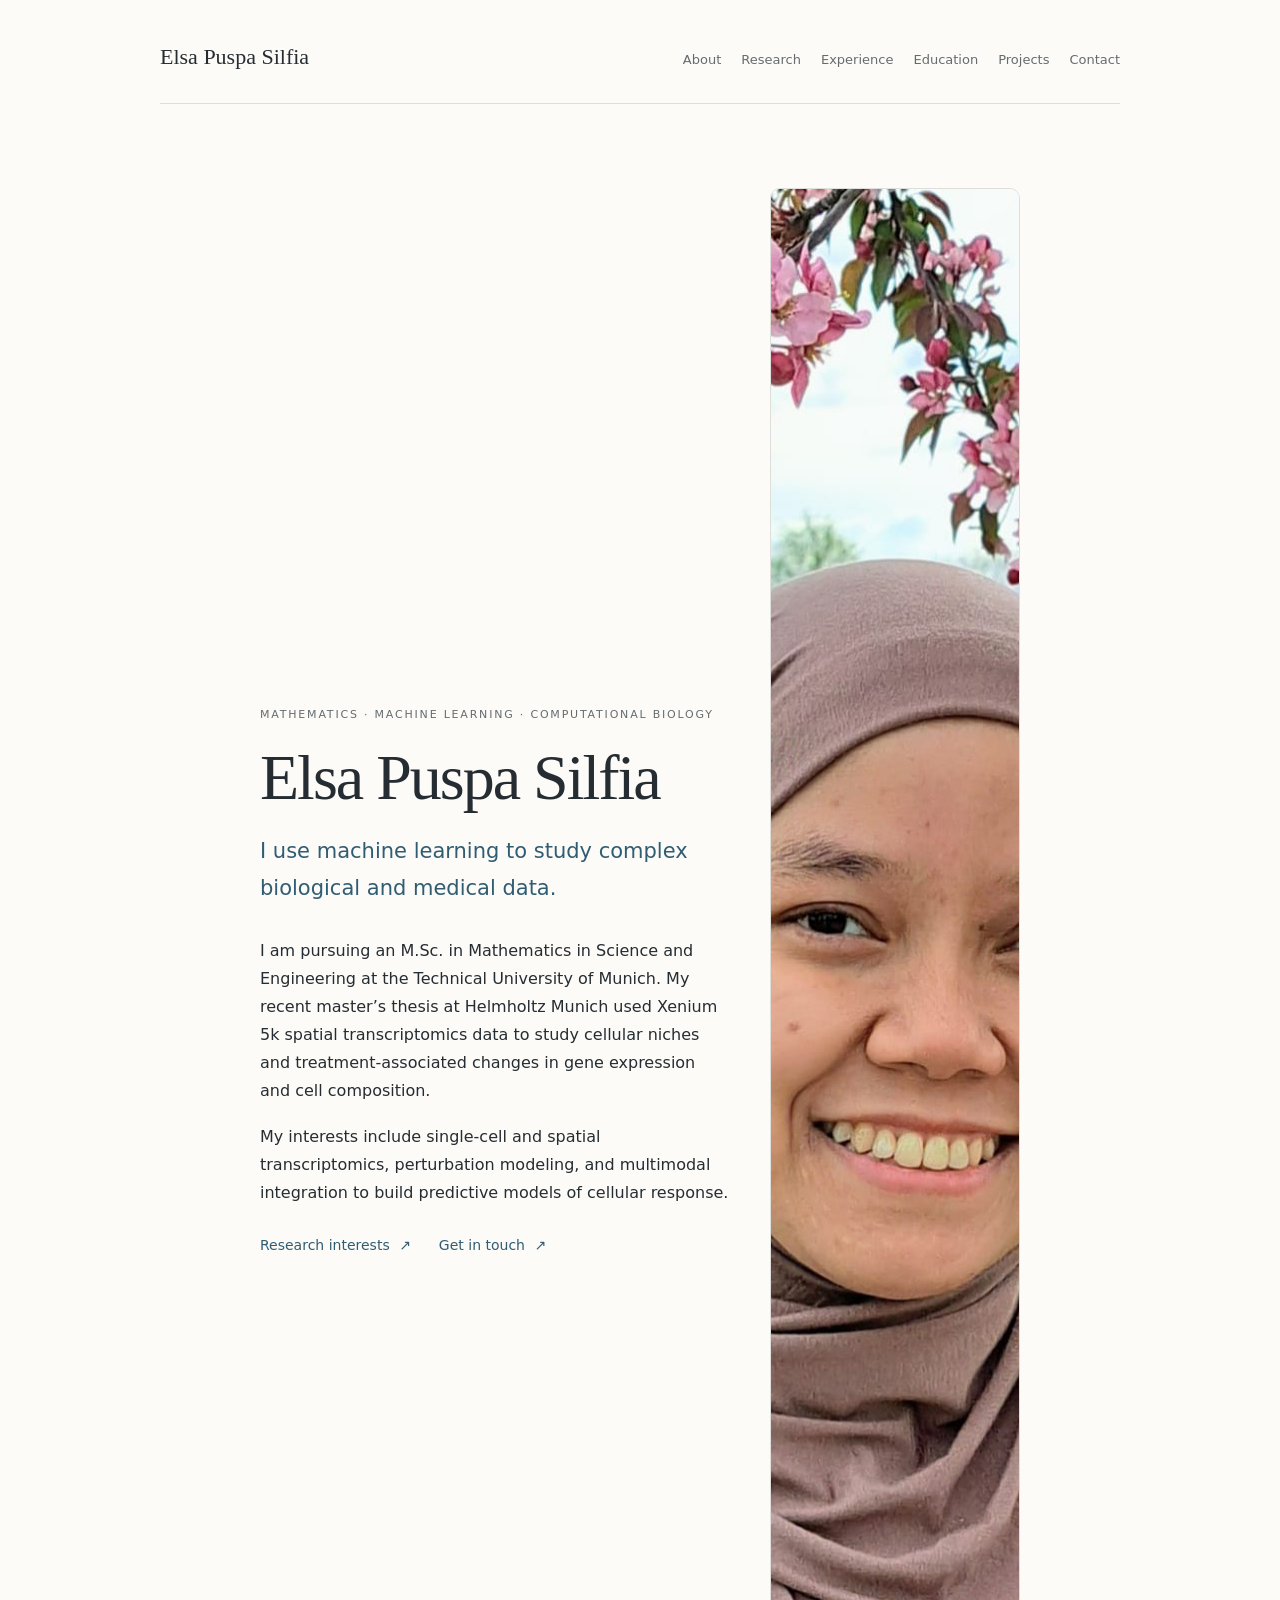
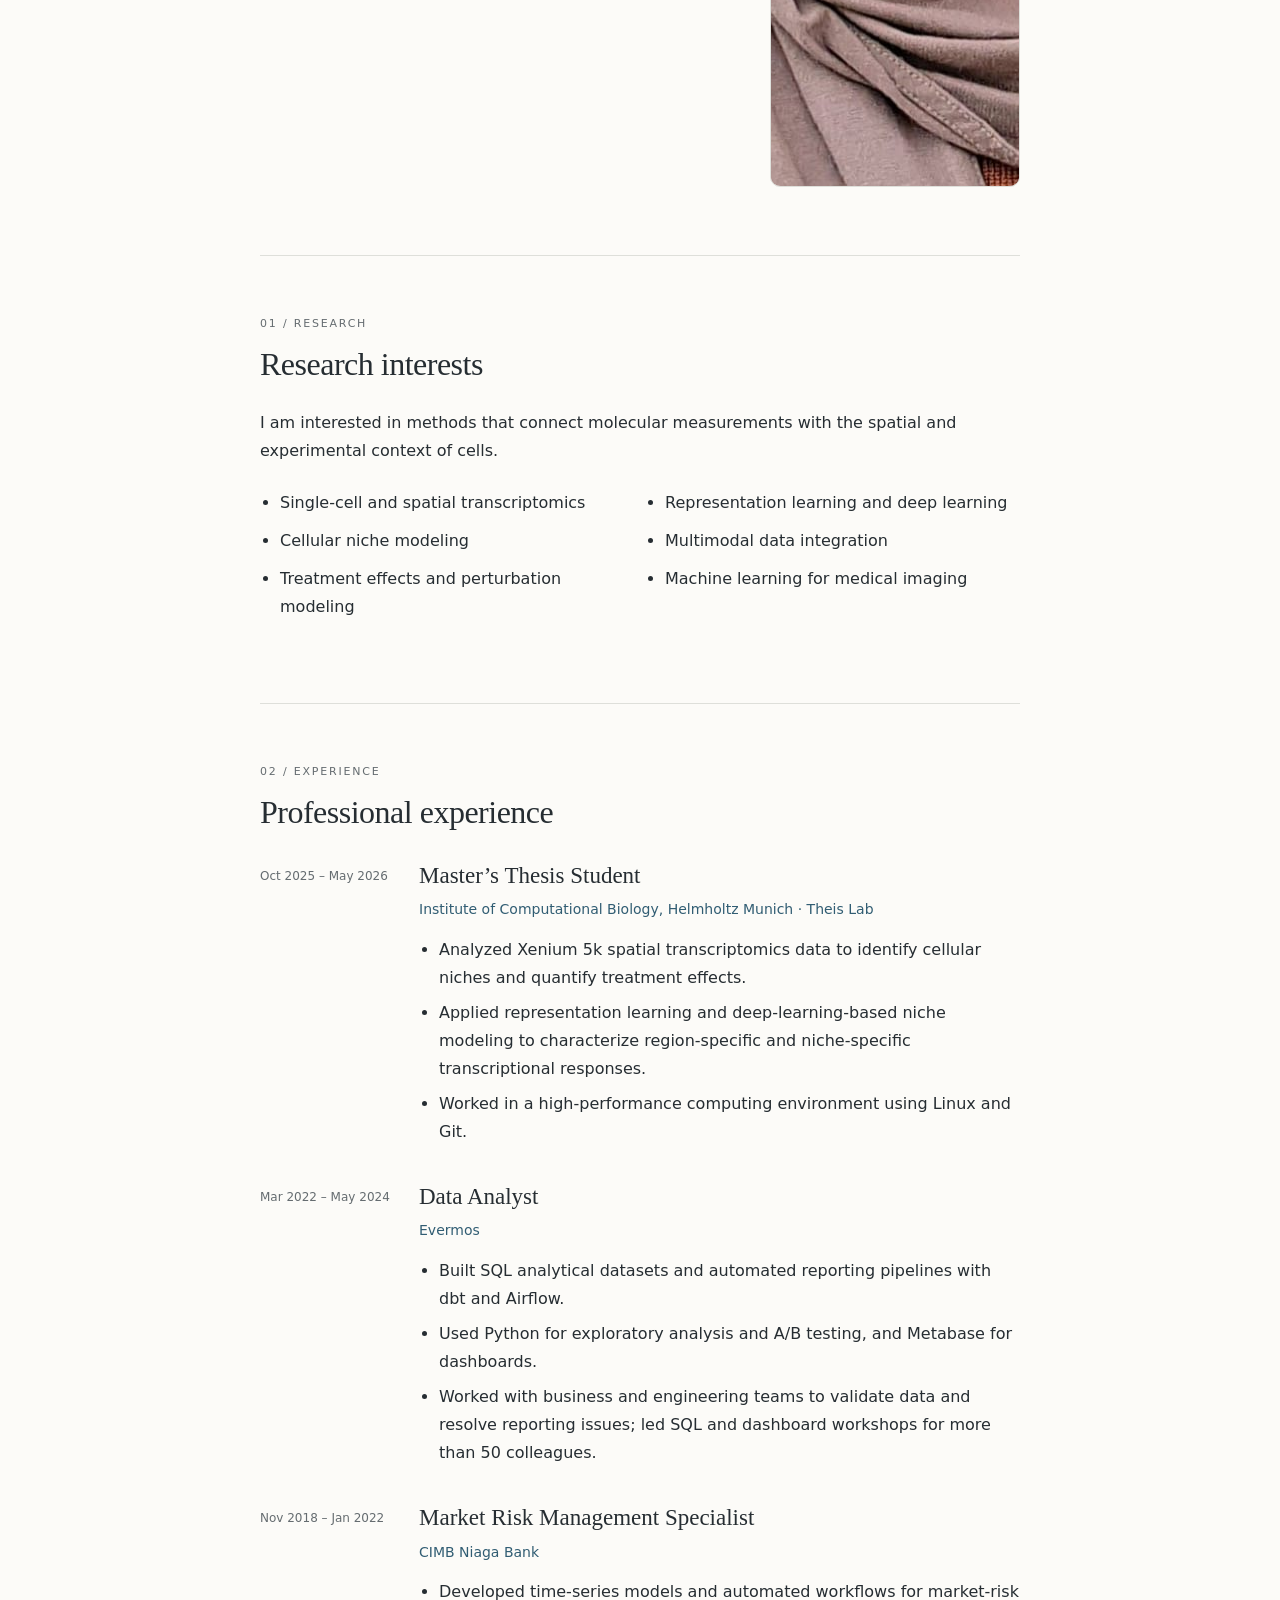
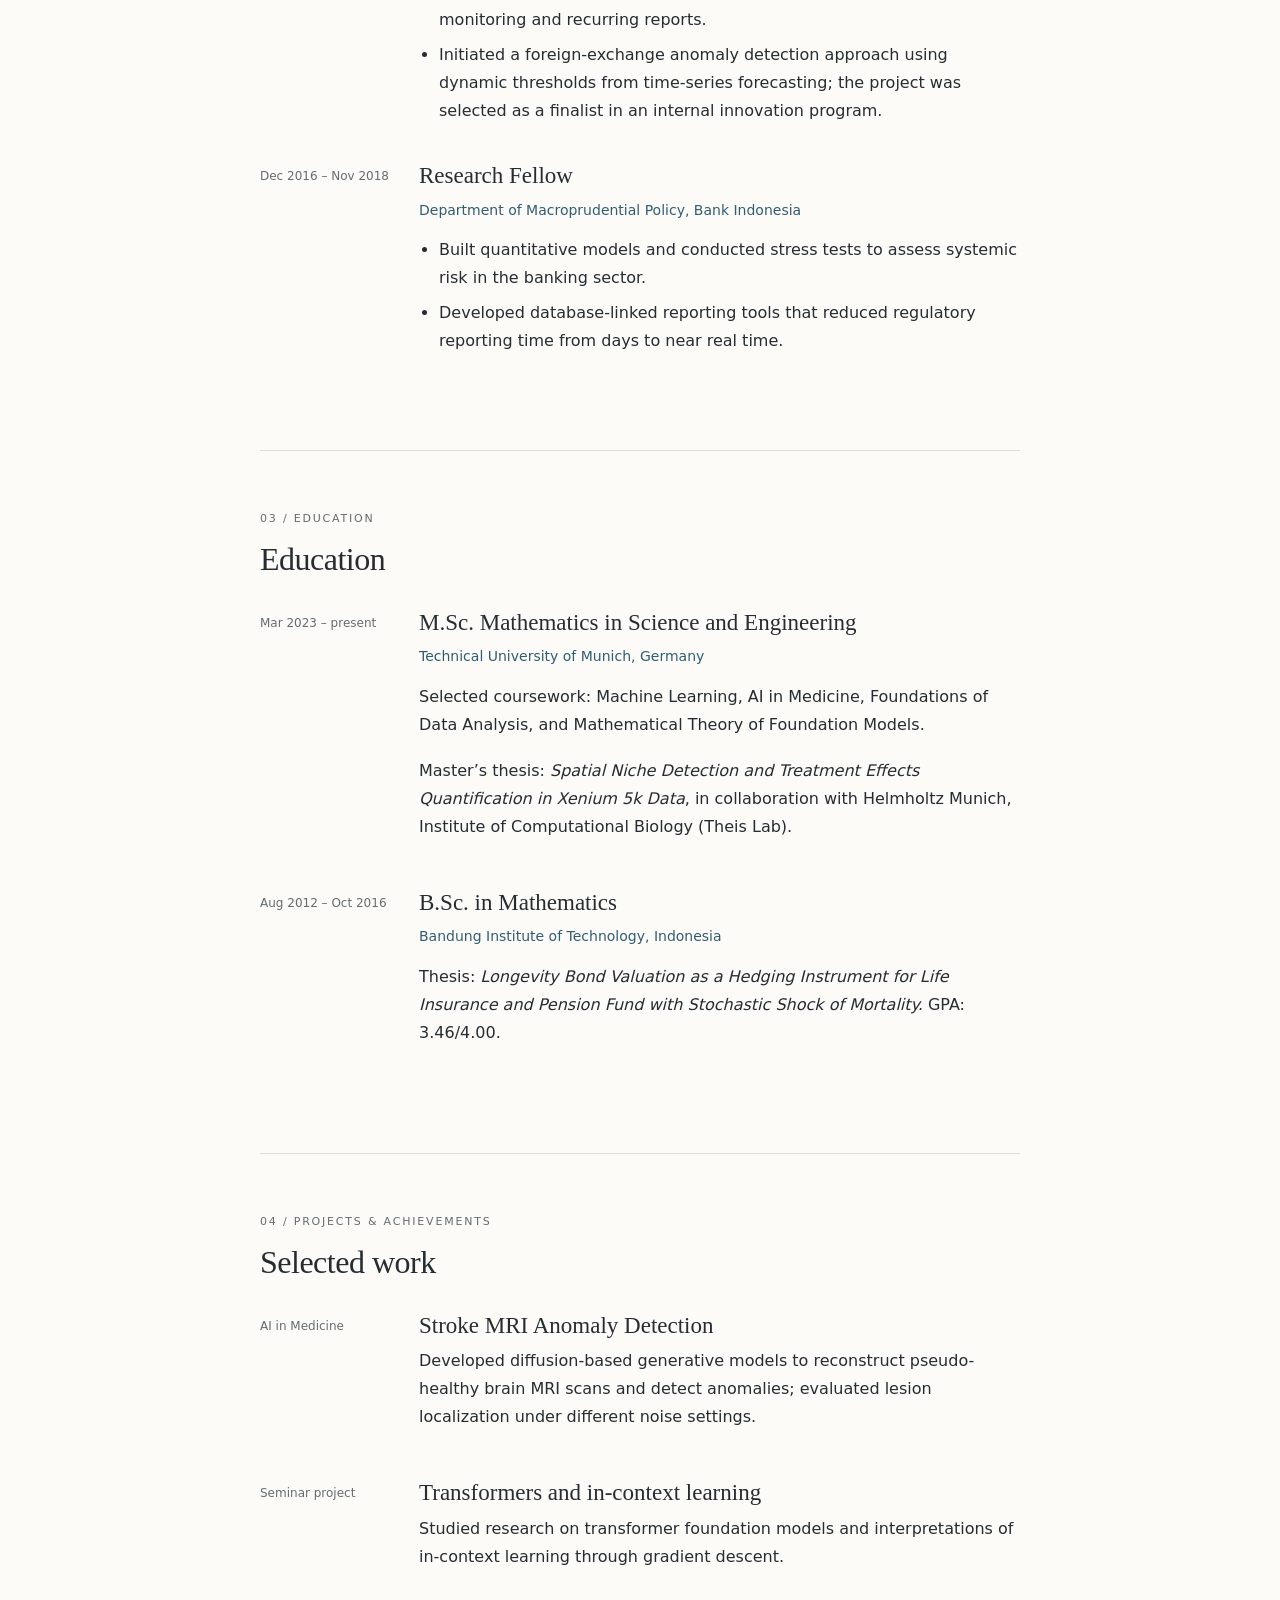
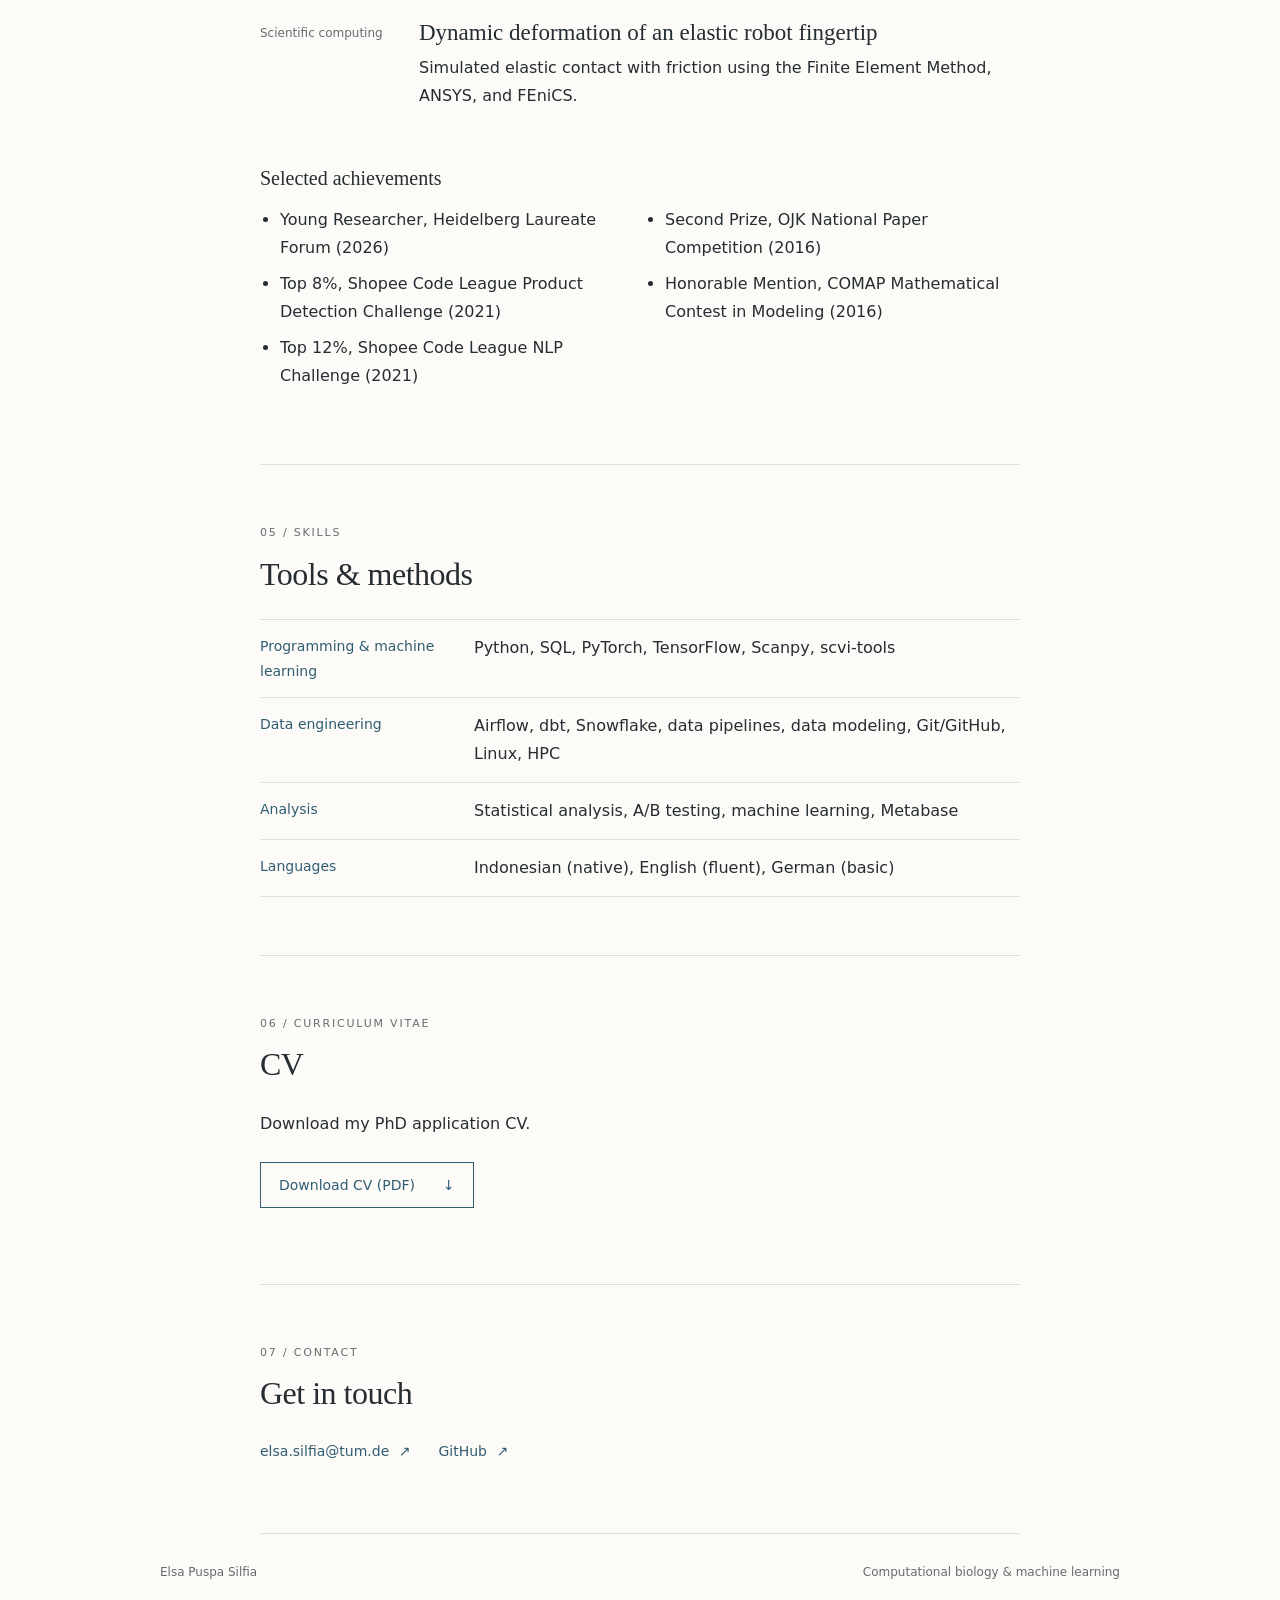
==== commit 72ca15b2: "Add profile photo to homepage" ====
--- a/index.html
+++ b/index.html
@@ -17,12 +17,15 @@
   </header>
   <main id="main">
     <section id="about" class="intro" aria-labelledby="about-title">
-      <p class="eyebrow">Mathematics · Machine learning · Computational biology</p>
-      <h1 id="about-title">Elsa Puspa Silfia</h1>
-      <p class="lead">I use machine learning to study complex biological and medical data.</p>
-      <p>I am pursuing an M.Sc. in Mathematics in Science and Engineering at the Technical University of Munich. My recent master’s thesis at Helmholtz Munich used Xenium 5k spatial transcriptomics data to study cellular niches and treatment-associated changes in gene expression and cell composition.</p>
-      <p>My interests include single-cell and spatial transcriptomics, perturbation modeling, and multimodal integration to build predictive models of cellular response.</p>
-      <div class="text-links"><a href="#research">Research interests <span aria-hidden="true">↗</span></a><a href="mailto:elsa.silfia@tum.de">Get in touch <span aria-hidden="true">↗</span></a></div>
+      <div class="intro-copy">
+        <p class="eyebrow">Mathematics · Machine learning · Computational biology</p>
+        <h1 id="about-title">Elsa Puspa Silfia</h1>
+        <p class="lead">I use machine learning to study complex biological and medical data.</p>
+        <p>I am pursuing an M.Sc. in Mathematics in Science and Engineering at the Technical University of Munich. My recent master’s thesis at Helmholtz Munich used Xenium 5k spatial transcriptomics data to study cellular niches and treatment-associated changes in gene expression and cell composition.</p>
+        <p>My interests include single-cell and spatial transcriptomics, perturbation modeling, and multimodal integration to build predictive models of cellular response.</p>
+        <div class="text-links"><a href="#research">Research interests <span aria-hidden="true">↗</span></a><a href="mailto:elsa.silfia@tum.de">Get in touch <span aria-hidden="true">↗</span></a></div>
+      </div>
+      <figure class="profile-photo"><img src="assets/profile.jpg" alt="Elsa Puspa Silfia smiling outdoors beneath pink blossoms" width="1600" height="1599"></figure>
     </section>
     <section id="research" aria-labelledby="research-title">
       <p class="eyebrow">01 / Research</p>
--- a/assets/style.css
+++ b/assets/style.css
@@ -1,3 +1,4 @@
 :root{color-scheme:light;--paper:#fcfbf8;--ink:#262d32;--muted:#656c70;--accent:#315d73;--line:#dedfda}
 *{box-sizing:border-box}html{scroll-padding-top:2rem}body{margin:0;background:var(--paper);color:var(--ink);font-family:system-ui,-apple-system,BlinkMacSystemFont,"Segoe UI",sans-serif;font-size:16px;line-height:1.75}a{color:var(--accent);text-underline-offset:5px;text-decoration-thickness:1px}a:hover{text-decoration:underline}a:focus-visible{outline:2px solid var(--accent);outline-offset:5px}.site-header,main,footer{width:min(100% - 64px,960px);margin-inline:auto}.site-header{display:flex;justify-content:space-between;align-items:baseline;gap:32px;padding:38px 0 26px;border-bottom:1px solid var(--line)}.name{font-family:Georgia,"Times New Roman",serif;font-size:22px;color:var(--ink);white-space:nowrap;text-decoration:none}nav{display:flex;flex-wrap:wrap;justify-content:flex-end;gap:8px 20px;font-size:13px}nav a{text-decoration:none;color:var(--muted)}main{max-width:760px}section{padding:58px 0;border-bottom:1px solid var(--line)}.intro{padding-top:84px;padding-bottom:68px}h1,h2,h3{font-family:Georgia,"Times New Roman",serif;font-weight:400;line-height:1.2}h1{font-size:clamp(44px,7vw,64px);letter-spacing:-2px;margin:16px 0}h2{font-size:32px;letter-spacing:-.5px;margin:12px 0 26px}h3{font-size:23px;margin:0 0 8px}p{margin:0 0 18px}.eyebrow{font-size:11px;letter-spacing:1.8px;text-transform:uppercase;color:var(--muted);margin:0}.lead{font-size:21px;color:var(--accent);margin-bottom:30px}.placeholder{color:var(--muted);font-size:14px}.text-links{display:flex;gap:28px;flex-wrap:wrap;margin:26px 0 12px}.text-links a{text-decoration:none;font-size:14px}.text-links span{padding-left:5px}.interests{padding-left:20px;columns:2;column-gap:30px;margin:24px 0}.interests li{break-inside:avoid;margin-bottom:10px}.entry{display:grid;grid-template-columns:135px 1fr;gap:24px;margin:30px 0}.entry-meta{font-size:12px;color:var(--muted);padding-top:4px}.affiliation{color:var(--accent);font-size:14px;margin-bottom:14px}.button{display:inline-flex;gap:28px;align-items:center;border:1px solid var(--accent);padding:10px 18px;font-size:14px;text-decoration:none;margin:6px 0 18px}.button:hover{background:#edf1f1;text-decoration:none}.small{font-size:12px}footer{display:flex;justify-content:space-between;padding:28px 0 40px;color:var(--muted);font-size:12px}.skip-link{position:absolute;left:20px;top:-100px;background:var(--paper);padding:10px;z-index:1}.skip-link:focus{top:10px}@media(max-width:700px){.site-header,main,footer{width:calc(100% - 40px)}.site-header{display:block;padding-top:24px}nav{justify-content:flex-start;margin-top:18px;gap:8px 17px}.intro{padding-top:52px}section{padding:42px 0}.entry{grid-template-columns:1fr;gap:4px}.entry-meta{margin-bottom:6px}.interests{columns:1}h2{font-size:29px}footer{gap:20px}}
 .entry ul{margin:8px 0 0;padding-left:20px}.entry li{margin-bottom:7px}.subheading{font-size:20px;margin:38px 0 14px}.compact-list{columns:2;column-gap:30px;padding-left:20px}.compact-list li{break-inside:avoid;margin-bottom:8px}.skills-list{margin:0}.skills-list>div{display:grid;grid-template-columns:190px 1fr;gap:24px;padding:14px 0;border-top:1px solid var(--line)}.skills-list dt{font-size:14px;color:var(--accent)}.skills-list dd{margin:0}.skills-list>div:last-child{border-bottom:1px solid var(--line)}@media(max-width:700px){.compact-list{columns:1}.skills-list>div{grid-template-columns:1fr;gap:2px}}
+.intro{display:grid;grid-template-columns:minmax(0,1fr) 250px;gap:40px;align-items:center}.profile-photo{margin:0;width:100%}.profile-photo img{display:block;width:100%;aspect-ratio:1;object-fit:cover;object-position:center 48%;border-radius:10px;border:1px solid var(--line)}@media(max-width:700px){.intro{grid-template-columns:1fr;gap:28px}.profile-photo{max-width:340px}}
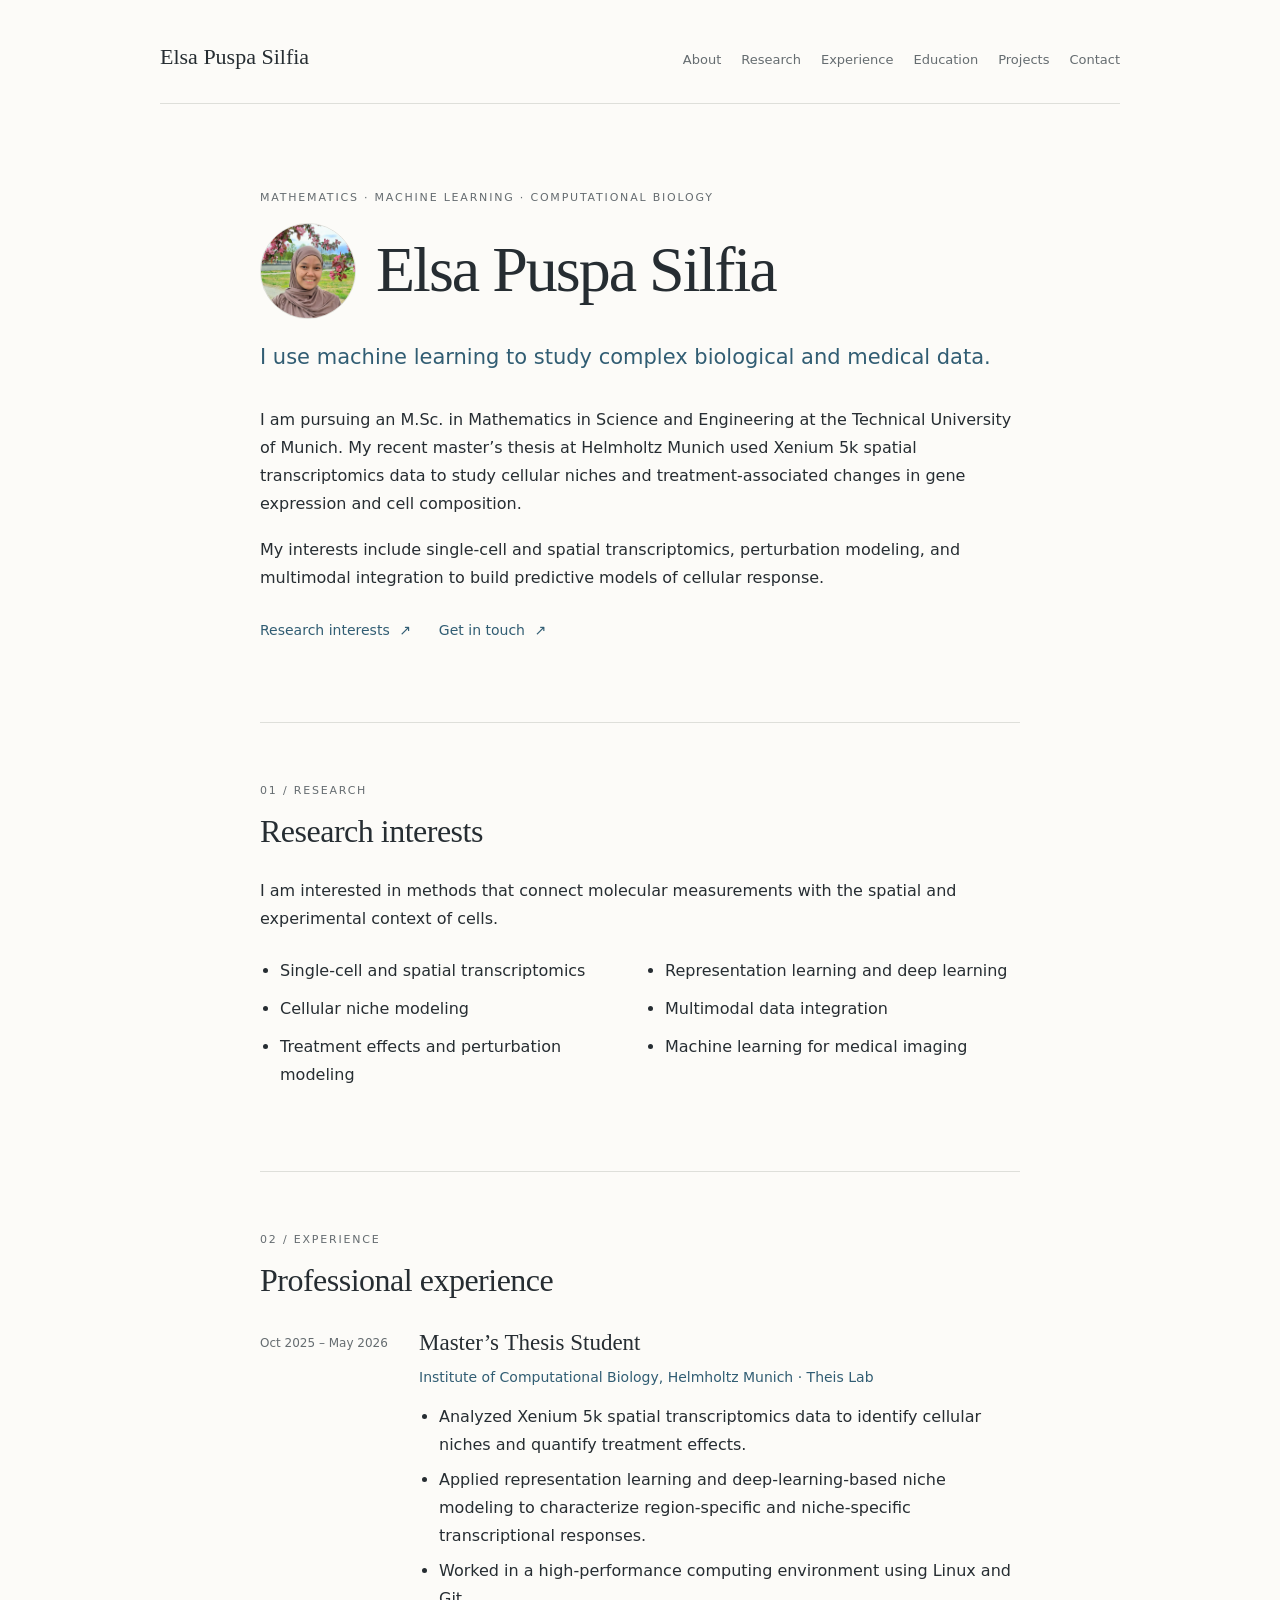
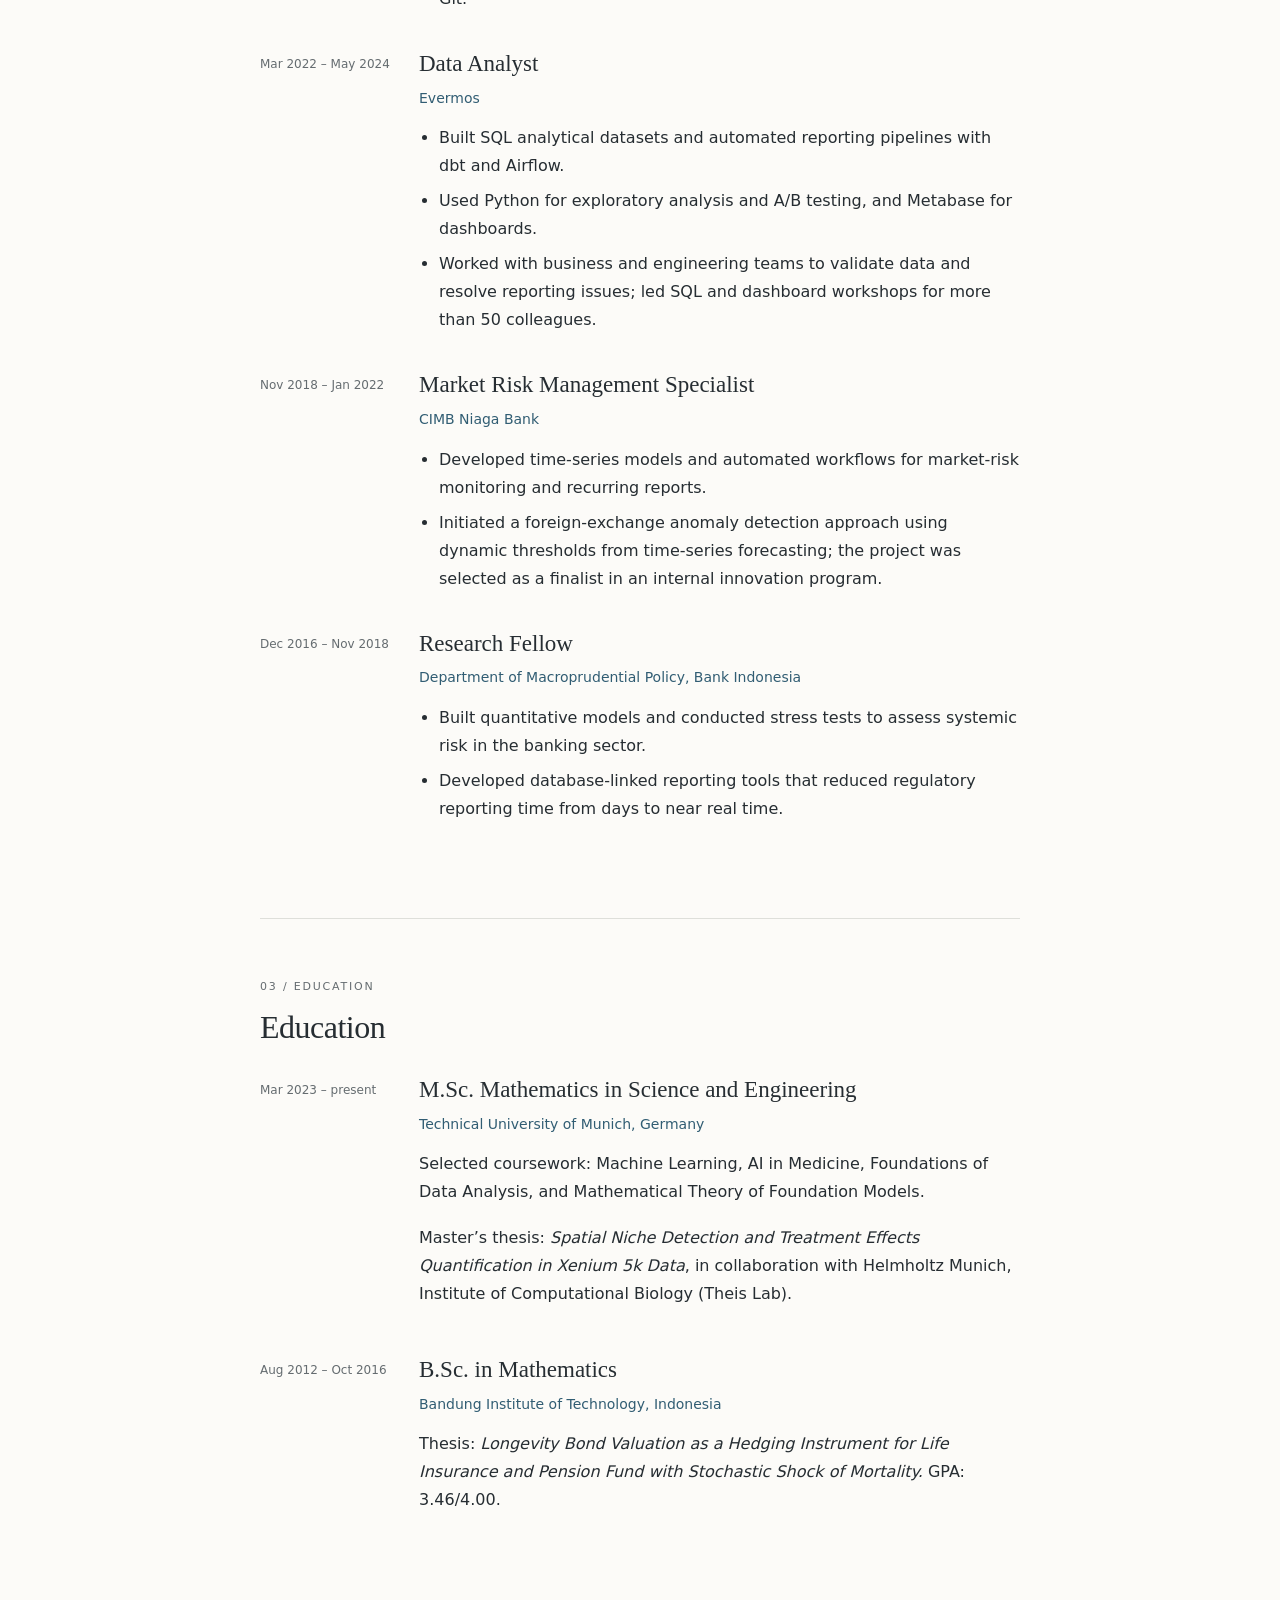
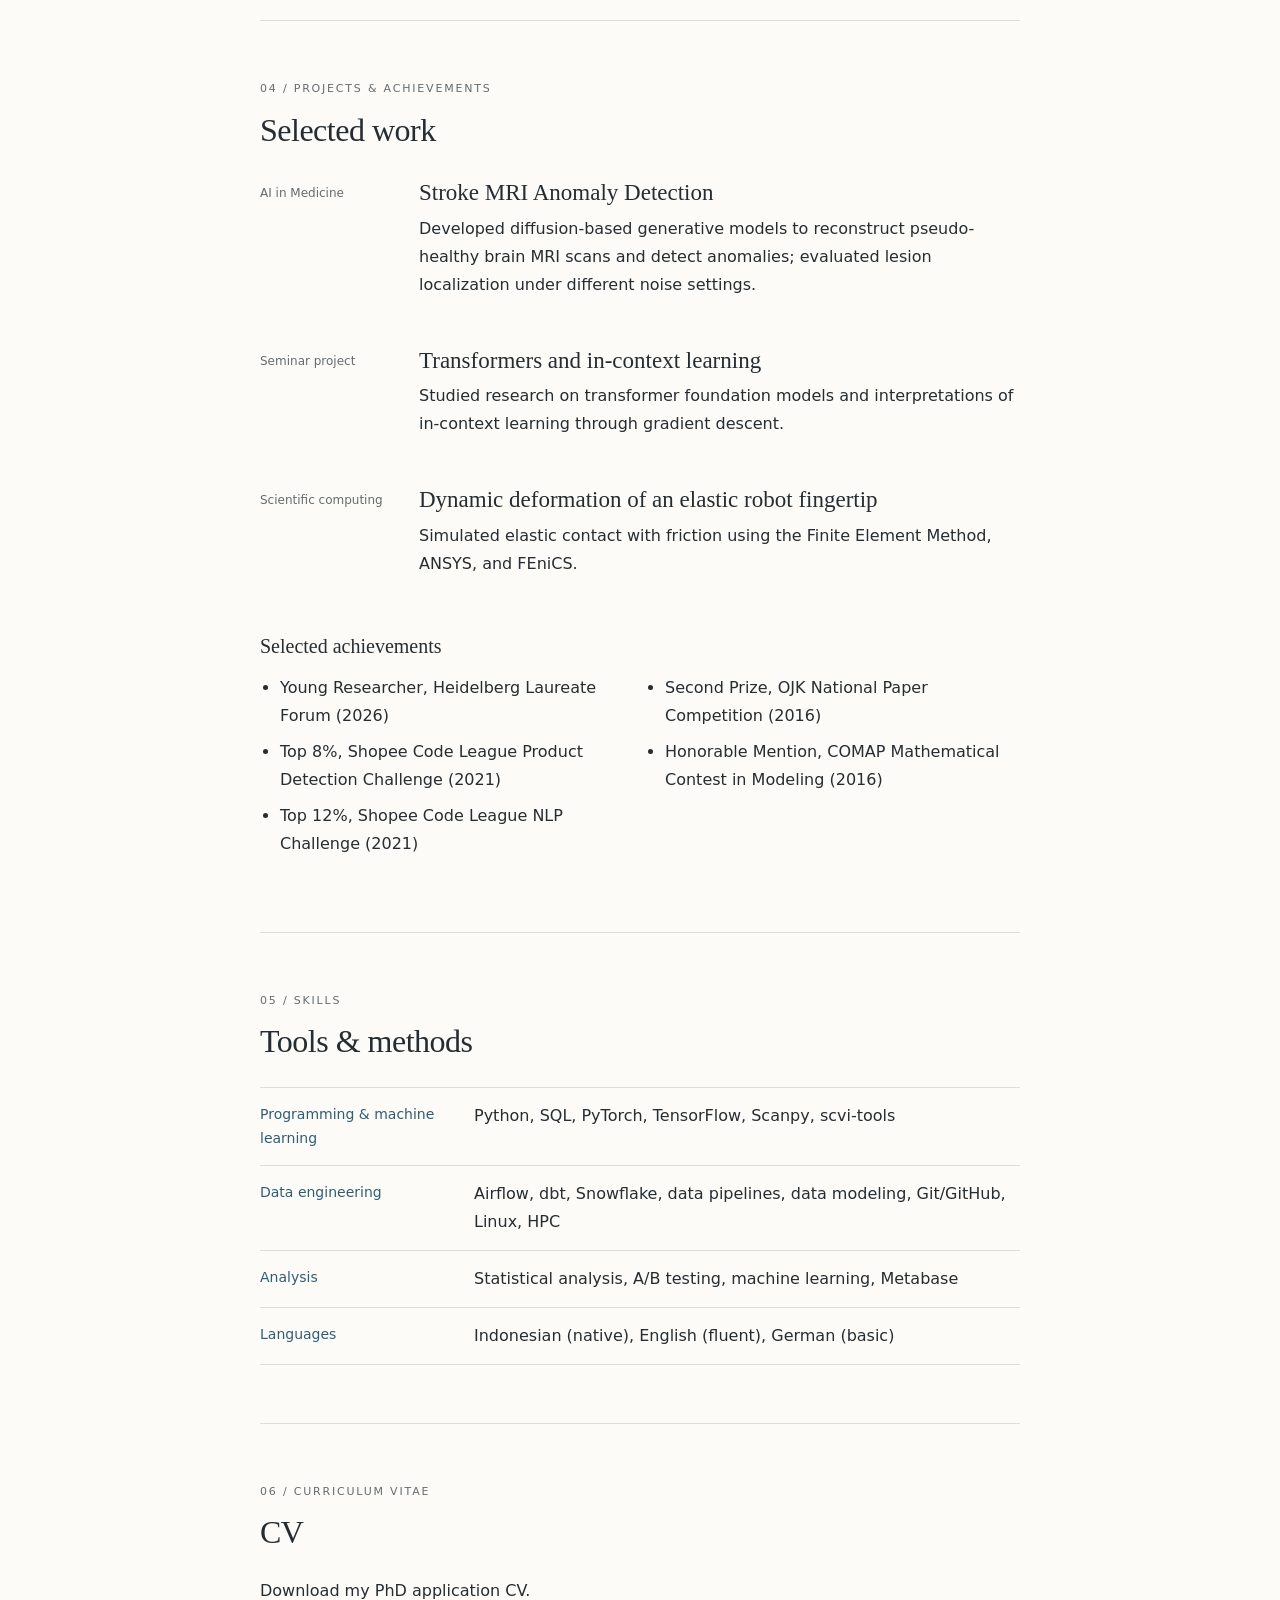
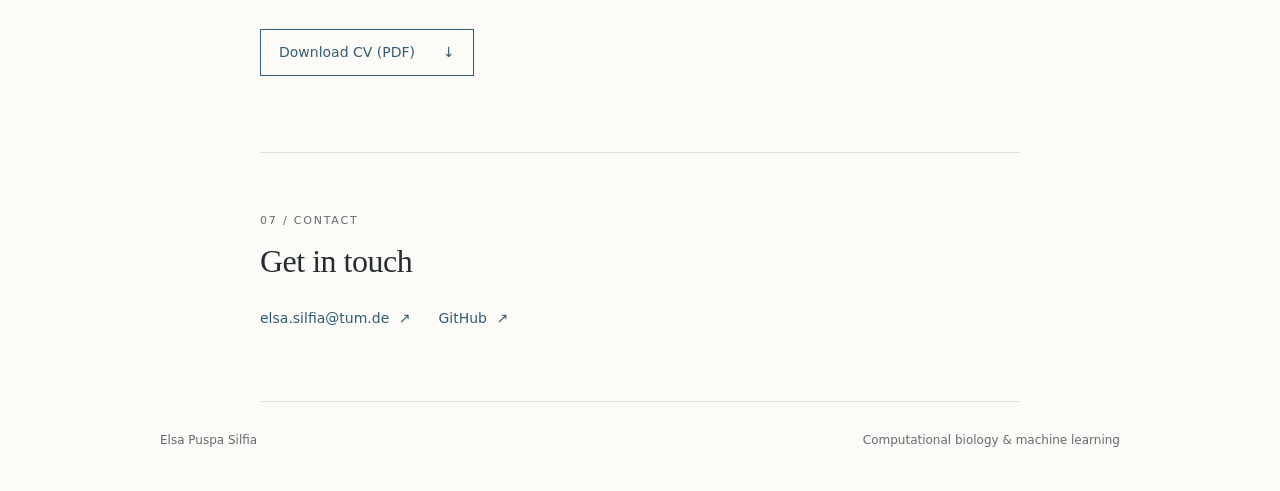
==== commit 2336caf2: "Make profile photo a small circle" ====
--- a/index.html
+++ b/index.html
@@ -19,13 +19,15 @@
     <section id="about" class="intro" aria-labelledby="about-title">
       <div class="intro-copy">
         <p class="eyebrow">Mathematics · Machine learning · Computational biology</p>
-        <h1 id="about-title">Elsa Puspa Silfia</h1>
+        <div class="profile-heading">
+          <img class="profile-avatar" src="assets/profile.jpg" alt="Elsa Puspa Silfia smiling outdoors beneath pink blossoms" width="1600" height="1599">
+          <h1 id="about-title">Elsa Puspa Silfia</h1>
+        </div>
         <p class="lead">I use machine learning to study complex biological and medical data.</p>
         <p>I am pursuing an M.Sc. in Mathematics in Science and Engineering at the Technical University of Munich. My recent master’s thesis at Helmholtz Munich used Xenium 5k spatial transcriptomics data to study cellular niches and treatment-associated changes in gene expression and cell composition.</p>
         <p>My interests include single-cell and spatial transcriptomics, perturbation modeling, and multimodal integration to build predictive models of cellular response.</p>
         <div class="text-links"><a href="#research">Research interests <span aria-hidden="true">↗</span></a><a href="mailto:elsa.silfia@tum.de">Get in touch <span aria-hidden="true">↗</span></a></div>
       </div>
-      <figure class="profile-photo"><img src="assets/profile.jpg" alt="Elsa Puspa Silfia smiling outdoors beneath pink blossoms" width="1600" height="1599"></figure>
     </section>
     <section id="research" aria-labelledby="research-title">
       <p class="eyebrow">01 / Research</p>
--- a/assets/style.css
+++ b/assets/style.css
@@ -1,4 +1,4 @@
 :root{color-scheme:light;--paper:#fcfbf8;--ink:#262d32;--muted:#656c70;--accent:#315d73;--line:#dedfda}
 *{box-sizing:border-box}html{scroll-padding-top:2rem}body{margin:0;background:var(--paper);color:var(--ink);font-family:system-ui,-apple-system,BlinkMacSystemFont,"Segoe UI",sans-serif;font-size:16px;line-height:1.75}a{color:var(--accent);text-underline-offset:5px;text-decoration-thickness:1px}a:hover{text-decoration:underline}a:focus-visible{outline:2px solid var(--accent);outline-offset:5px}.site-header,main,footer{width:min(100% - 64px,960px);margin-inline:auto}.site-header{display:flex;justify-content:space-between;align-items:baseline;gap:32px;padding:38px 0 26px;border-bottom:1px solid var(--line)}.name{font-family:Georgia,"Times New Roman",serif;font-size:22px;color:var(--ink);white-space:nowrap;text-decoration:none}nav{display:flex;flex-wrap:wrap;justify-content:flex-end;gap:8px 20px;font-size:13px}nav a{text-decoration:none;color:var(--muted)}main{max-width:760px}section{padding:58px 0;border-bottom:1px solid var(--line)}.intro{padding-top:84px;padding-bottom:68px}h1,h2,h3{font-family:Georgia,"Times New Roman",serif;font-weight:400;line-height:1.2}h1{font-size:clamp(44px,7vw,64px);letter-spacing:-2px;margin:16px 0}h2{font-size:32px;letter-spacing:-.5px;margin:12px 0 26px}h3{font-size:23px;margin:0 0 8px}p{margin:0 0 18px}.eyebrow{font-size:11px;letter-spacing:1.8px;text-transform:uppercase;color:var(--muted);margin:0}.lead{font-size:21px;color:var(--accent);margin-bottom:30px}.placeholder{color:var(--muted);font-size:14px}.text-links{display:flex;gap:28px;flex-wrap:wrap;margin:26px 0 12px}.text-links a{text-decoration:none;font-size:14px}.text-links span{padding-left:5px}.interests{padding-left:20px;columns:2;column-gap:30px;margin:24px 0}.interests li{break-inside:avoid;margin-bottom:10px}.entry{display:grid;grid-template-columns:135px 1fr;gap:24px;margin:30px 0}.entry-meta{font-size:12px;color:var(--muted);padding-top:4px}.affiliation{color:var(--accent);font-size:14px;margin-bottom:14px}.button{display:inline-flex;gap:28px;align-items:center;border:1px solid var(--accent);padding:10px 18px;font-size:14px;text-decoration:none;margin:6px 0 18px}.button:hover{background:#edf1f1;text-decoration:none}.small{font-size:12px}footer{display:flex;justify-content:space-between;padding:28px 0 40px;color:var(--muted);font-size:12px}.skip-link{position:absolute;left:20px;top:-100px;background:var(--paper);padding:10px;z-index:1}.skip-link:focus{top:10px}@media(max-width:700px){.site-header,main,footer{width:calc(100% - 40px)}.site-header{display:block;padding-top:24px}nav{justify-content:flex-start;margin-top:18px;gap:8px 17px}.intro{padding-top:52px}section{padding:42px 0}.entry{grid-template-columns:1fr;gap:4px}.entry-meta{margin-bottom:6px}.interests{columns:1}h2{font-size:29px}footer{gap:20px}}
 .entry ul{margin:8px 0 0;padding-left:20px}.entry li{margin-bottom:7px}.subheading{font-size:20px;margin:38px 0 14px}.compact-list{columns:2;column-gap:30px;padding-left:20px}.compact-list li{break-inside:avoid;margin-bottom:8px}.skills-list{margin:0}.skills-list>div{display:grid;grid-template-columns:190px 1fr;gap:24px;padding:14px 0;border-top:1px solid var(--line)}.skills-list dt{font-size:14px;color:var(--accent)}.skills-list dd{margin:0}.skills-list>div:last-child{border-bottom:1px solid var(--line)}@media(max-width:700px){.compact-list{columns:1}.skills-list>div{grid-template-columns:1fr;gap:2px}}
-.intro{display:grid;grid-template-columns:minmax(0,1fr) 250px;gap:40px;align-items:center}.profile-photo{margin:0;width:100%}.profile-photo img{display:block;width:100%;aspect-ratio:1;object-fit:cover;object-position:center 48%;border-radius:10px;border:1px solid var(--line)}@media(max-width:700px){.intro{grid-template-columns:1fr;gap:28px}.profile-photo{max-width:340px}}
+.intro{display:block}.profile-heading{display:flex;align-items:center;gap:20px;margin:16px 0 20px}.profile-heading h1{margin:0}.profile-avatar{display:block;flex:0 0 96px;width:96px;height:96px;object-fit:cover;object-position:center 48%;border-radius:50%;border:1px solid var(--line)}@media(max-width:500px){.profile-heading{gap:15px}.profile-heading h1{font-size:clamp(36px,10vw,48px);letter-spacing:-1.5px}.profile-avatar{flex-basis:76px;width:76px;height:76px}}
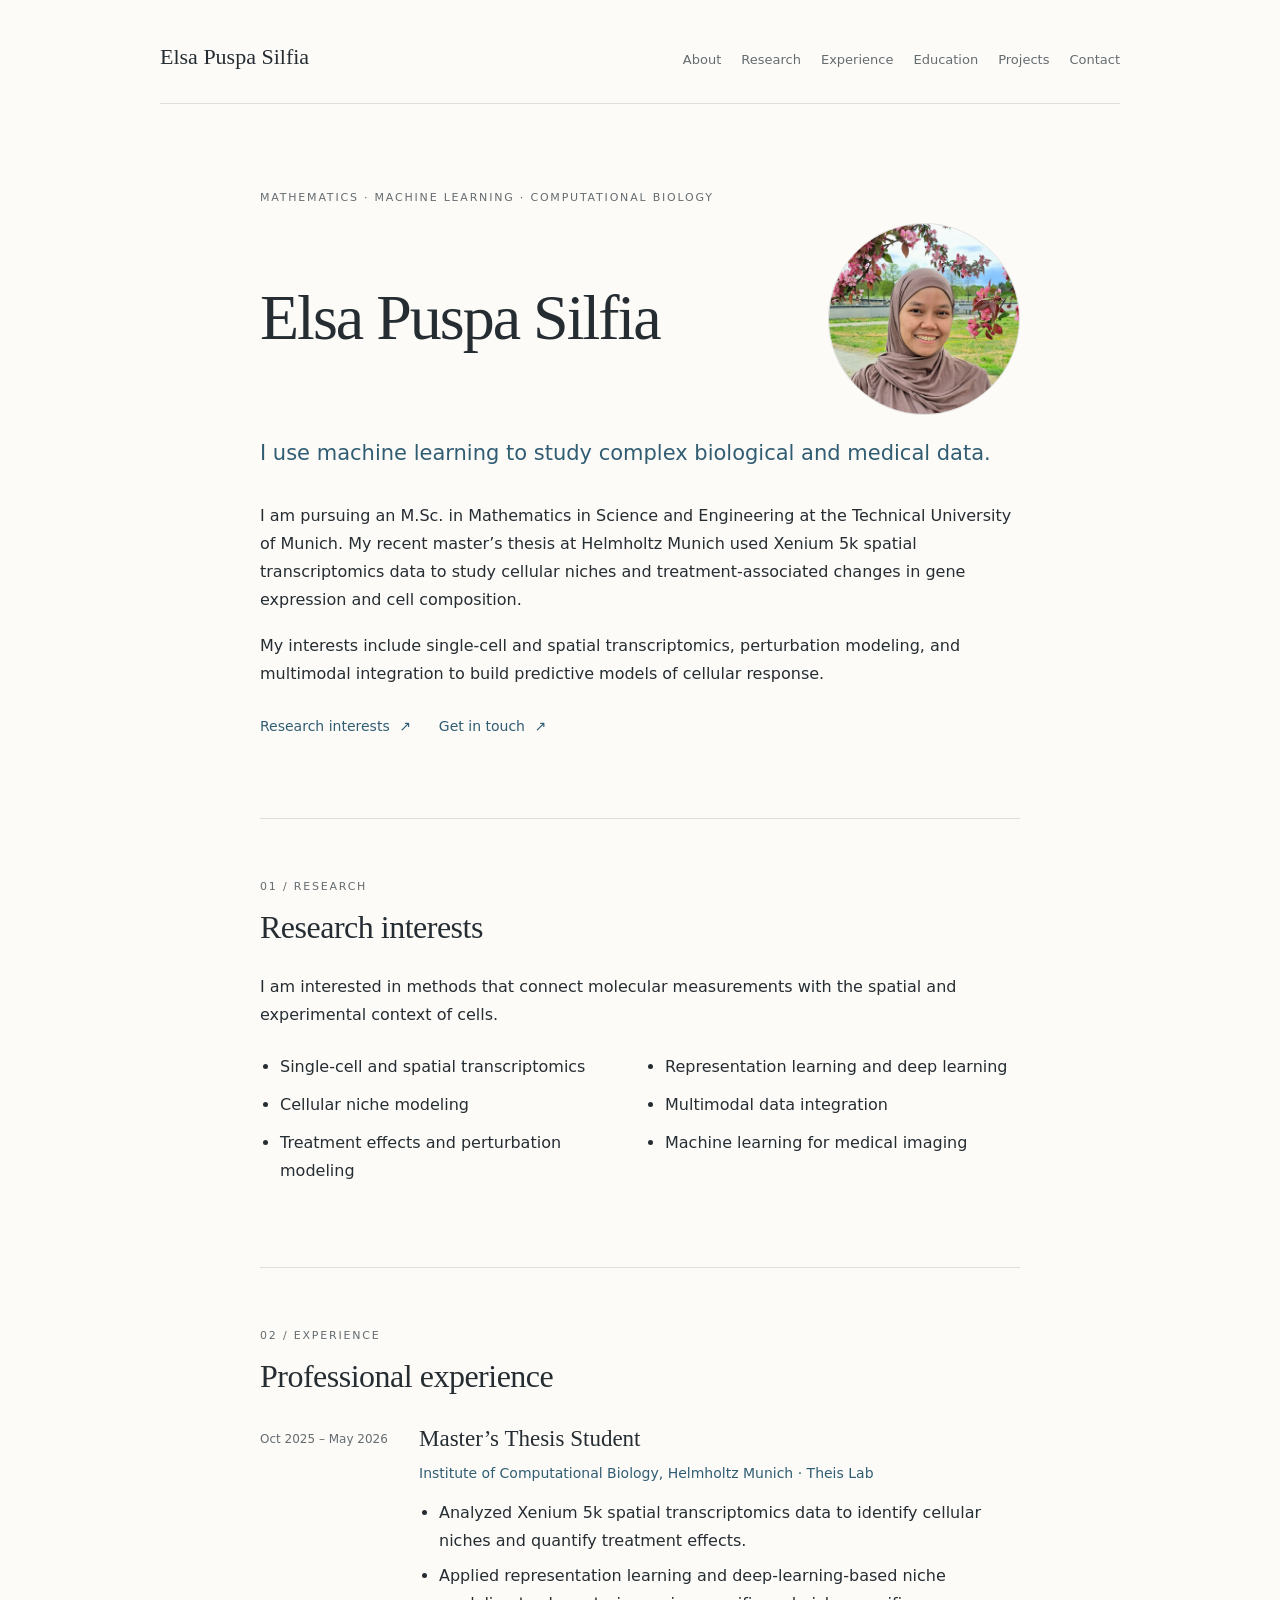
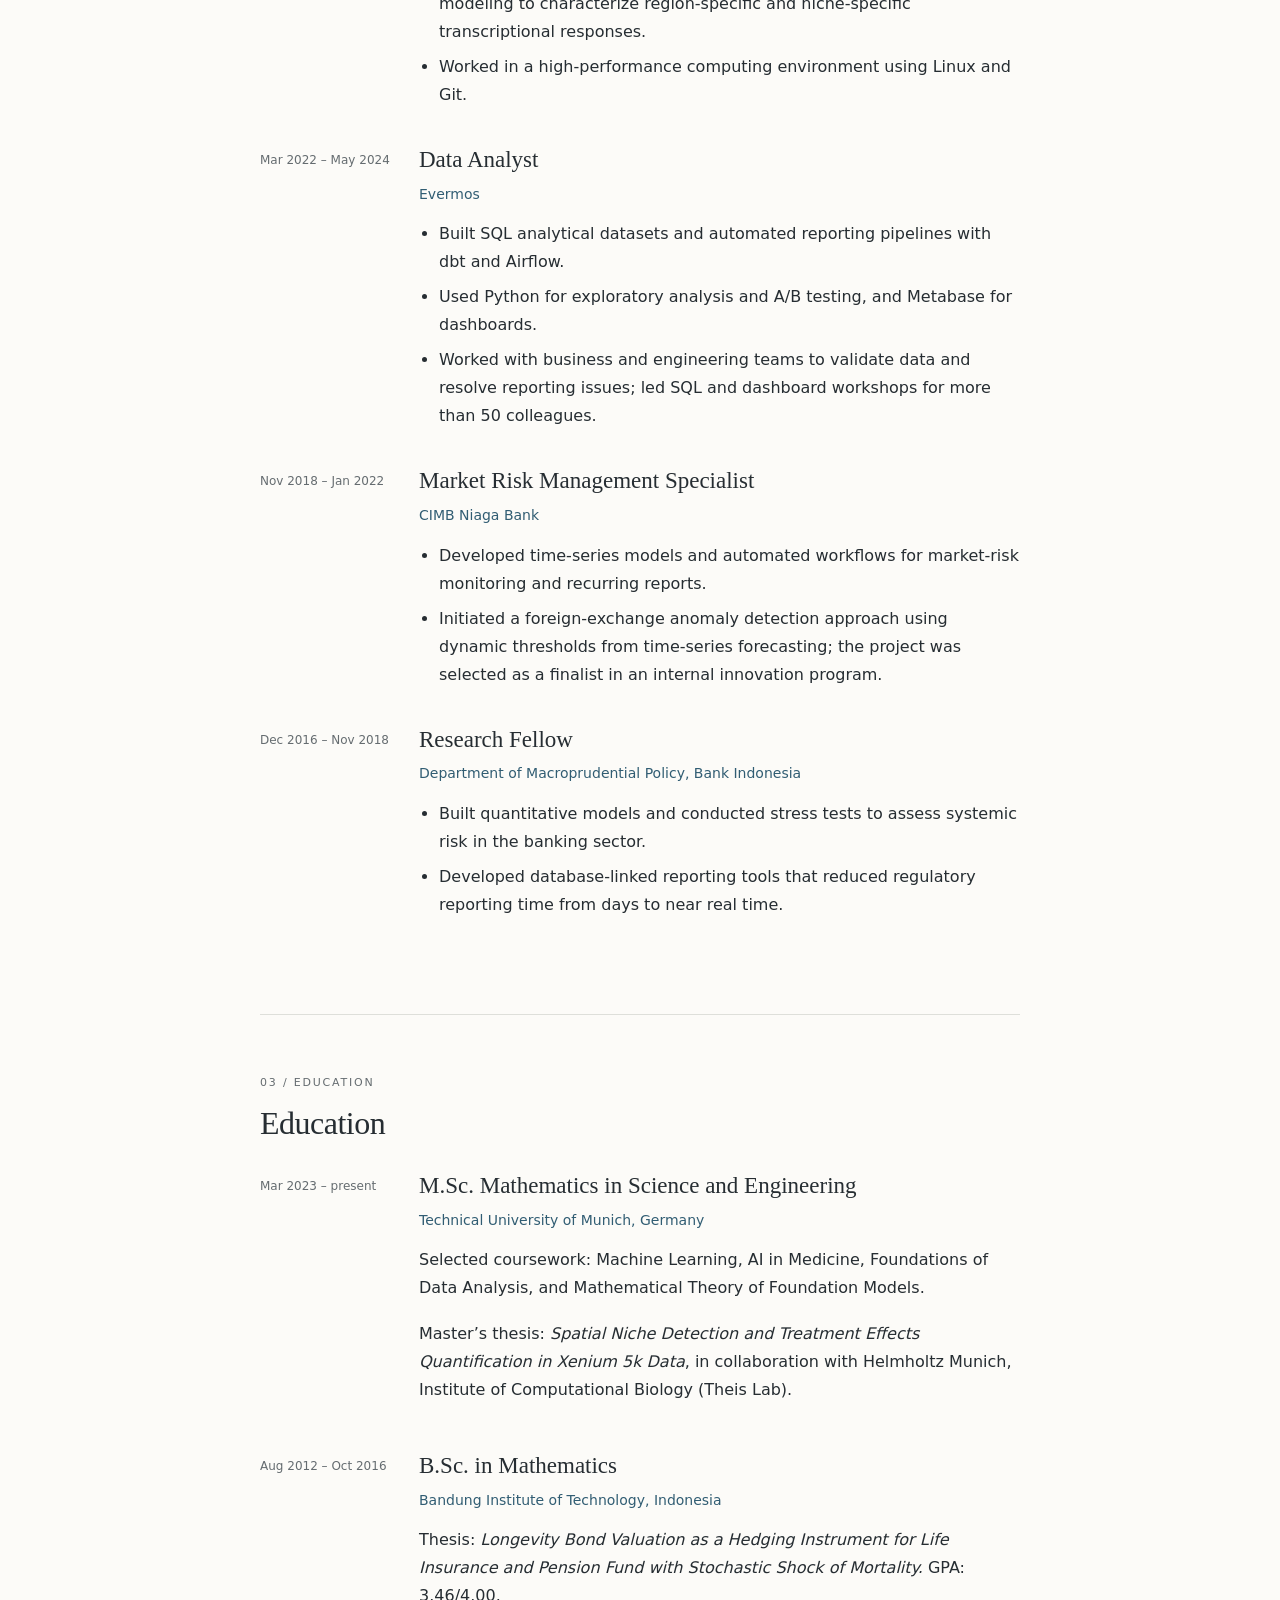
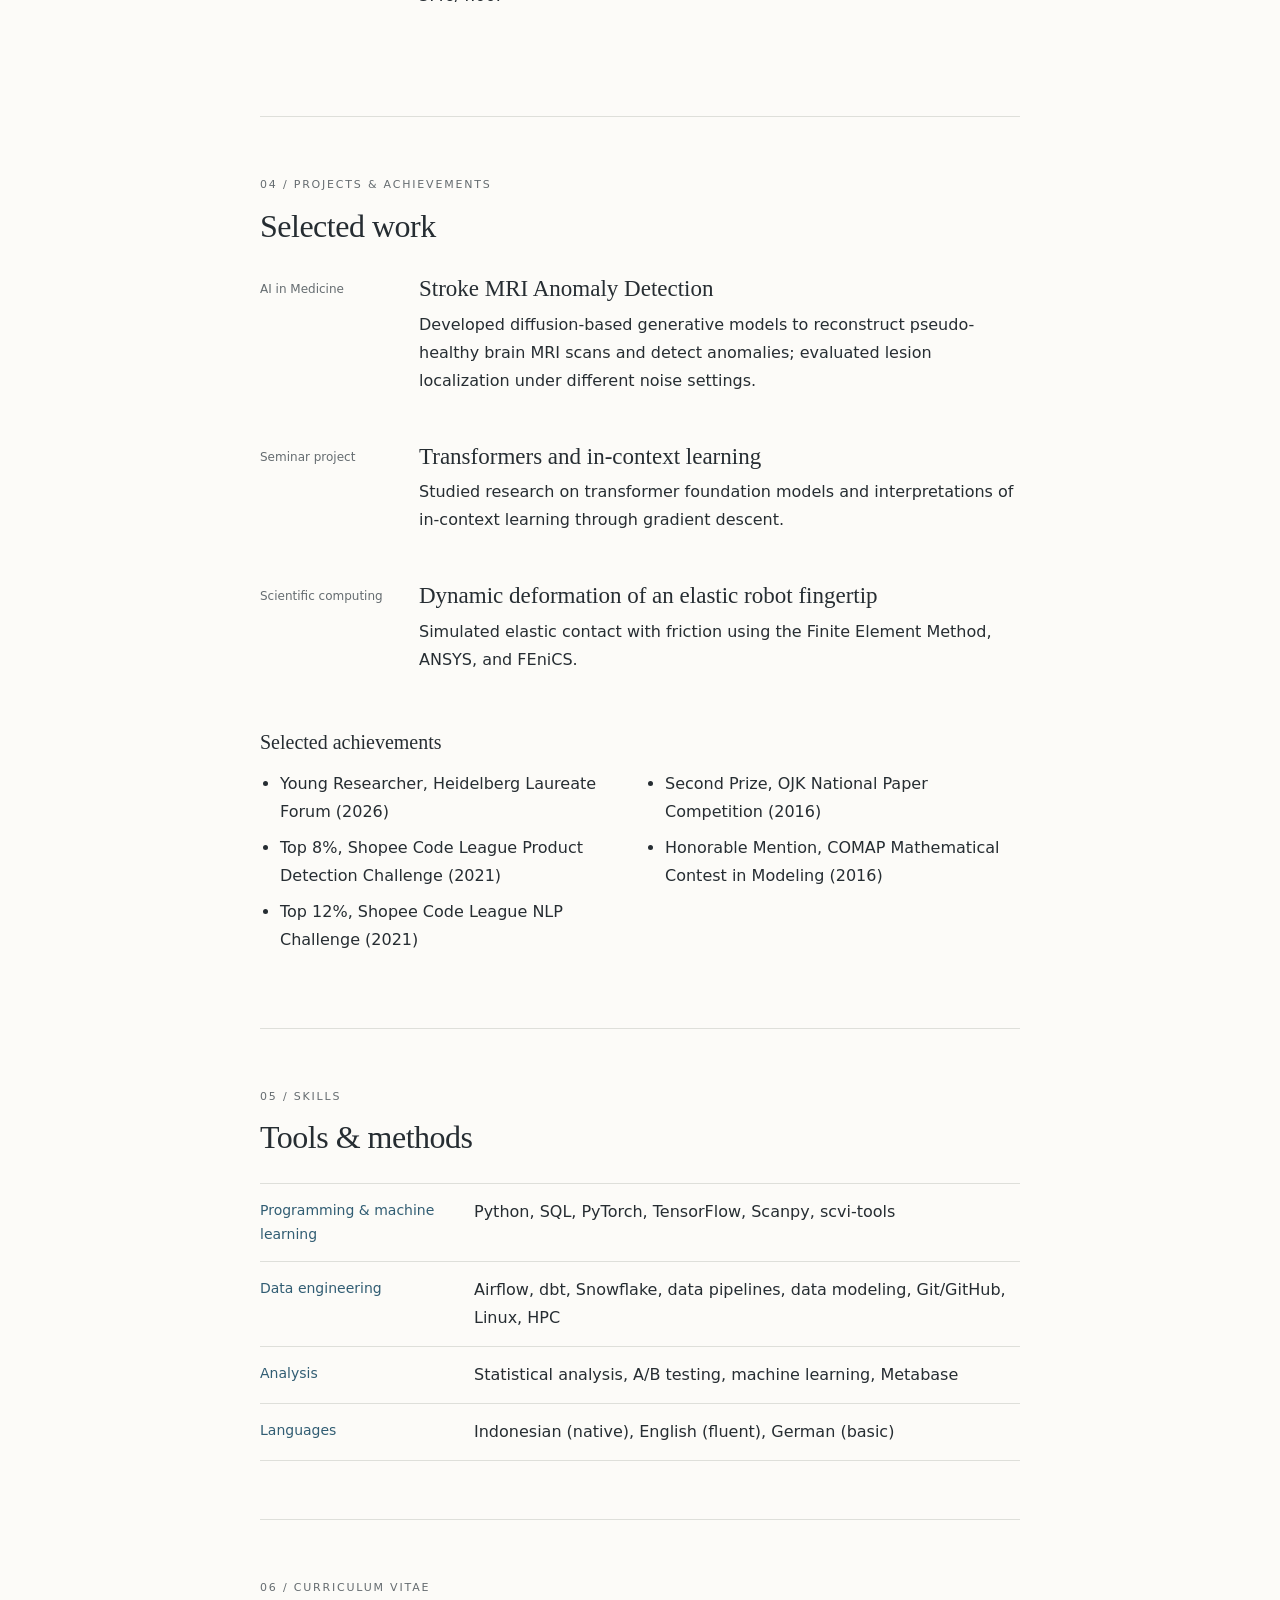
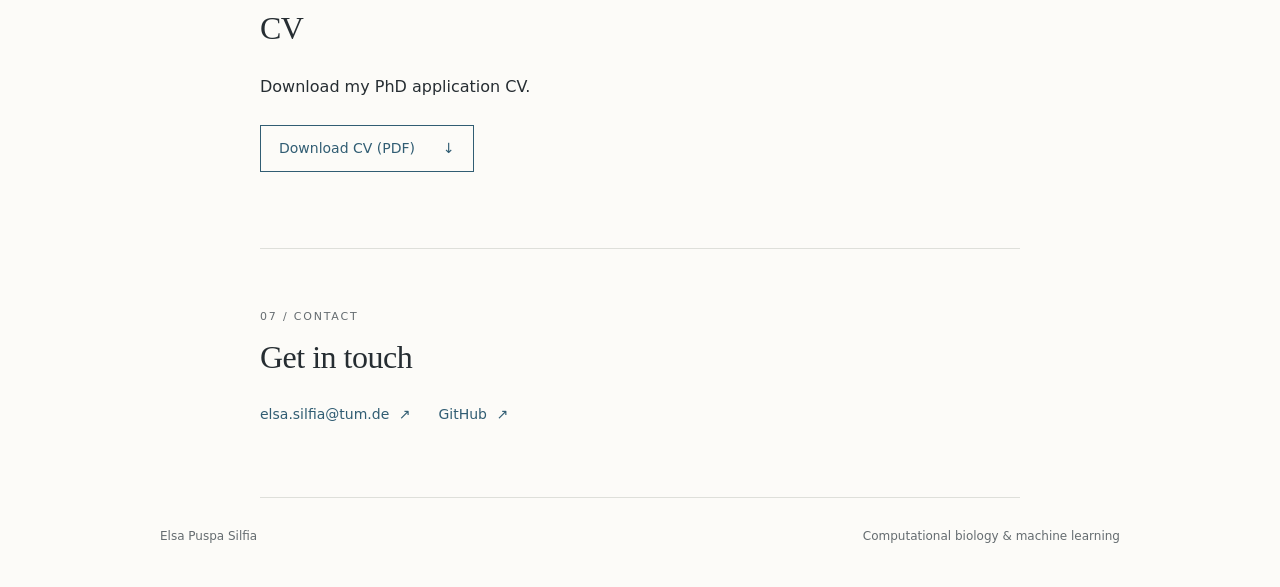
==== commit 159996f6: "Move larger profile photo to right margin" ====
--- a/index.html
+++ b/index.html
@@ -5,7 +5,7 @@
   <meta name="viewport" content="width=device-width, initial-scale=1">
   <meta name="description" content="Elsa Puspa Silfia works at the intersection of machine learning, spatial transcriptomics, and computational biology.">
   <title>Elsa Puspa Silfia · Computational Biology</title>
-  <link rel="stylesheet" href="assets/style.css">
+  <link rel="stylesheet" href="assets/style.css?v=portrait-right-3">
 </head>
 <body>
   <a class="skip-link" href="#main">Skip to content</a>
@@ -20,7 +20,7 @@
       <div class="intro-copy">
         <p class="eyebrow">Mathematics · Machine learning · Computational biology</p>
         <div class="profile-heading">
-          <img class="profile-avatar" src="assets/profile.jpg" alt="Elsa Puspa Silfia smiling outdoors beneath pink blossoms" width="1600" height="1599">
+          <img class="profile-avatar" src="assets/profile.jpg" alt="Elsa Puspa Silfia smiling outdoors beneath pink blossoms" width="192" height="192">
           <h1 id="about-title">Elsa Puspa Silfia</h1>
         </div>
         <p class="lead">I use machine learning to study complex biological and medical data.</p>
--- a/assets/style.css
+++ b/assets/style.css
@@ -1,4 +1,4 @@
 :root{color-scheme:light;--paper:#fcfbf8;--ink:#262d32;--muted:#656c70;--accent:#315d73;--line:#dedfda}
 *{box-sizing:border-box}html{scroll-padding-top:2rem}body{margin:0;background:var(--paper);color:var(--ink);font-family:system-ui,-apple-system,BlinkMacSystemFont,"Segoe UI",sans-serif;font-size:16px;line-height:1.75}a{color:var(--accent);text-underline-offset:5px;text-decoration-thickness:1px}a:hover{text-decoration:underline}a:focus-visible{outline:2px solid var(--accent);outline-offset:5px}.site-header,main,footer{width:min(100% - 64px,960px);margin-inline:auto}.site-header{display:flex;justify-content:space-between;align-items:baseline;gap:32px;padding:38px 0 26px;border-bottom:1px solid var(--line)}.name{font-family:Georgia,"Times New Roman",serif;font-size:22px;color:var(--ink);white-space:nowrap;text-decoration:none}nav{display:flex;flex-wrap:wrap;justify-content:flex-end;gap:8px 20px;font-size:13px}nav a{text-decoration:none;color:var(--muted)}main{max-width:760px}section{padding:58px 0;border-bottom:1px solid var(--line)}.intro{padding-top:84px;padding-bottom:68px}h1,h2,h3{font-family:Georgia,"Times New Roman",serif;font-weight:400;line-height:1.2}h1{font-size:clamp(44px,7vw,64px);letter-spacing:-2px;margin:16px 0}h2{font-size:32px;letter-spacing:-.5px;margin:12px 0 26px}h3{font-size:23px;margin:0 0 8px}p{margin:0 0 18px}.eyebrow{font-size:11px;letter-spacing:1.8px;text-transform:uppercase;color:var(--muted);margin:0}.lead{font-size:21px;color:var(--accent);margin-bottom:30px}.placeholder{color:var(--muted);font-size:14px}.text-links{display:flex;gap:28px;flex-wrap:wrap;margin:26px 0 12px}.text-links a{text-decoration:none;font-size:14px}.text-links span{padding-left:5px}.interests{padding-left:20px;columns:2;column-gap:30px;margin:24px 0}.interests li{break-inside:avoid;margin-bottom:10px}.entry{display:grid;grid-template-columns:135px 1fr;gap:24px;margin:30px 0}.entry-meta{font-size:12px;color:var(--muted);padding-top:4px}.affiliation{color:var(--accent);font-size:14px;margin-bottom:14px}.button{display:inline-flex;gap:28px;align-items:center;border:1px solid var(--accent);padding:10px 18px;font-size:14px;text-decoration:none;margin:6px 0 18px}.button:hover{background:#edf1f1;text-decoration:none}.small{font-size:12px}footer{display:flex;justify-content:space-between;padding:28px 0 40px;color:var(--muted);font-size:12px}.skip-link{position:absolute;left:20px;top:-100px;background:var(--paper);padding:10px;z-index:1}.skip-link:focus{top:10px}@media(max-width:700px){.site-header,main,footer{width:calc(100% - 40px)}.site-header{display:block;padding-top:24px}nav{justify-content:flex-start;margin-top:18px;gap:8px 17px}.intro{padding-top:52px}section{padding:42px 0}.entry{grid-template-columns:1fr;gap:4px}.entry-meta{margin-bottom:6px}.interests{columns:1}h2{font-size:29px}footer{gap:20px}}
 .entry ul{margin:8px 0 0;padding-left:20px}.entry li{margin-bottom:7px}.subheading{font-size:20px;margin:38px 0 14px}.compact-list{columns:2;column-gap:30px;padding-left:20px}.compact-list li{break-inside:avoid;margin-bottom:8px}.skills-list{margin:0}.skills-list>div{display:grid;grid-template-columns:190px 1fr;gap:24px;padding:14px 0;border-top:1px solid var(--line)}.skills-list dt{font-size:14px;color:var(--accent)}.skills-list dd{margin:0}.skills-list>div:last-child{border-bottom:1px solid var(--line)}@media(max-width:700px){.compact-list{columns:1}.skills-list>div{grid-template-columns:1fr;gap:2px}}
-.intro{display:block}.profile-heading{display:flex;align-items:center;gap:20px;margin:16px 0 20px}.profile-heading h1{margin:0}.profile-avatar{display:block;flex:0 0 96px;width:96px;height:96px;object-fit:cover;object-position:center 48%;border-radius:50%;border:1px solid var(--line)}@media(max-width:500px){.profile-heading{gap:15px}.profile-heading h1{font-size:clamp(36px,10vw,48px);letter-spacing:-1.5px}.profile-avatar{flex-basis:76px;width:76px;height:76px}}
+.intro{display:block}.profile-heading{display:flex;align-items:center;justify-content:space-between;gap:20px;margin:16px 0 20px}.profile-heading h1{order:1;margin:0;min-width:0}.profile-avatar{order:2;display:block;flex:0 0 192px;width:192px;height:192px;object-fit:cover;object-position:center 48%;border-radius:50%;border:1px solid var(--line)}@media(max-width:500px){.profile-heading{gap:12px}.profile-heading h1{font-size:clamp(30px,8vw,40px);letter-spacing:-1.5px}.profile-avatar{flex-basis:152px;width:152px;height:152px}}
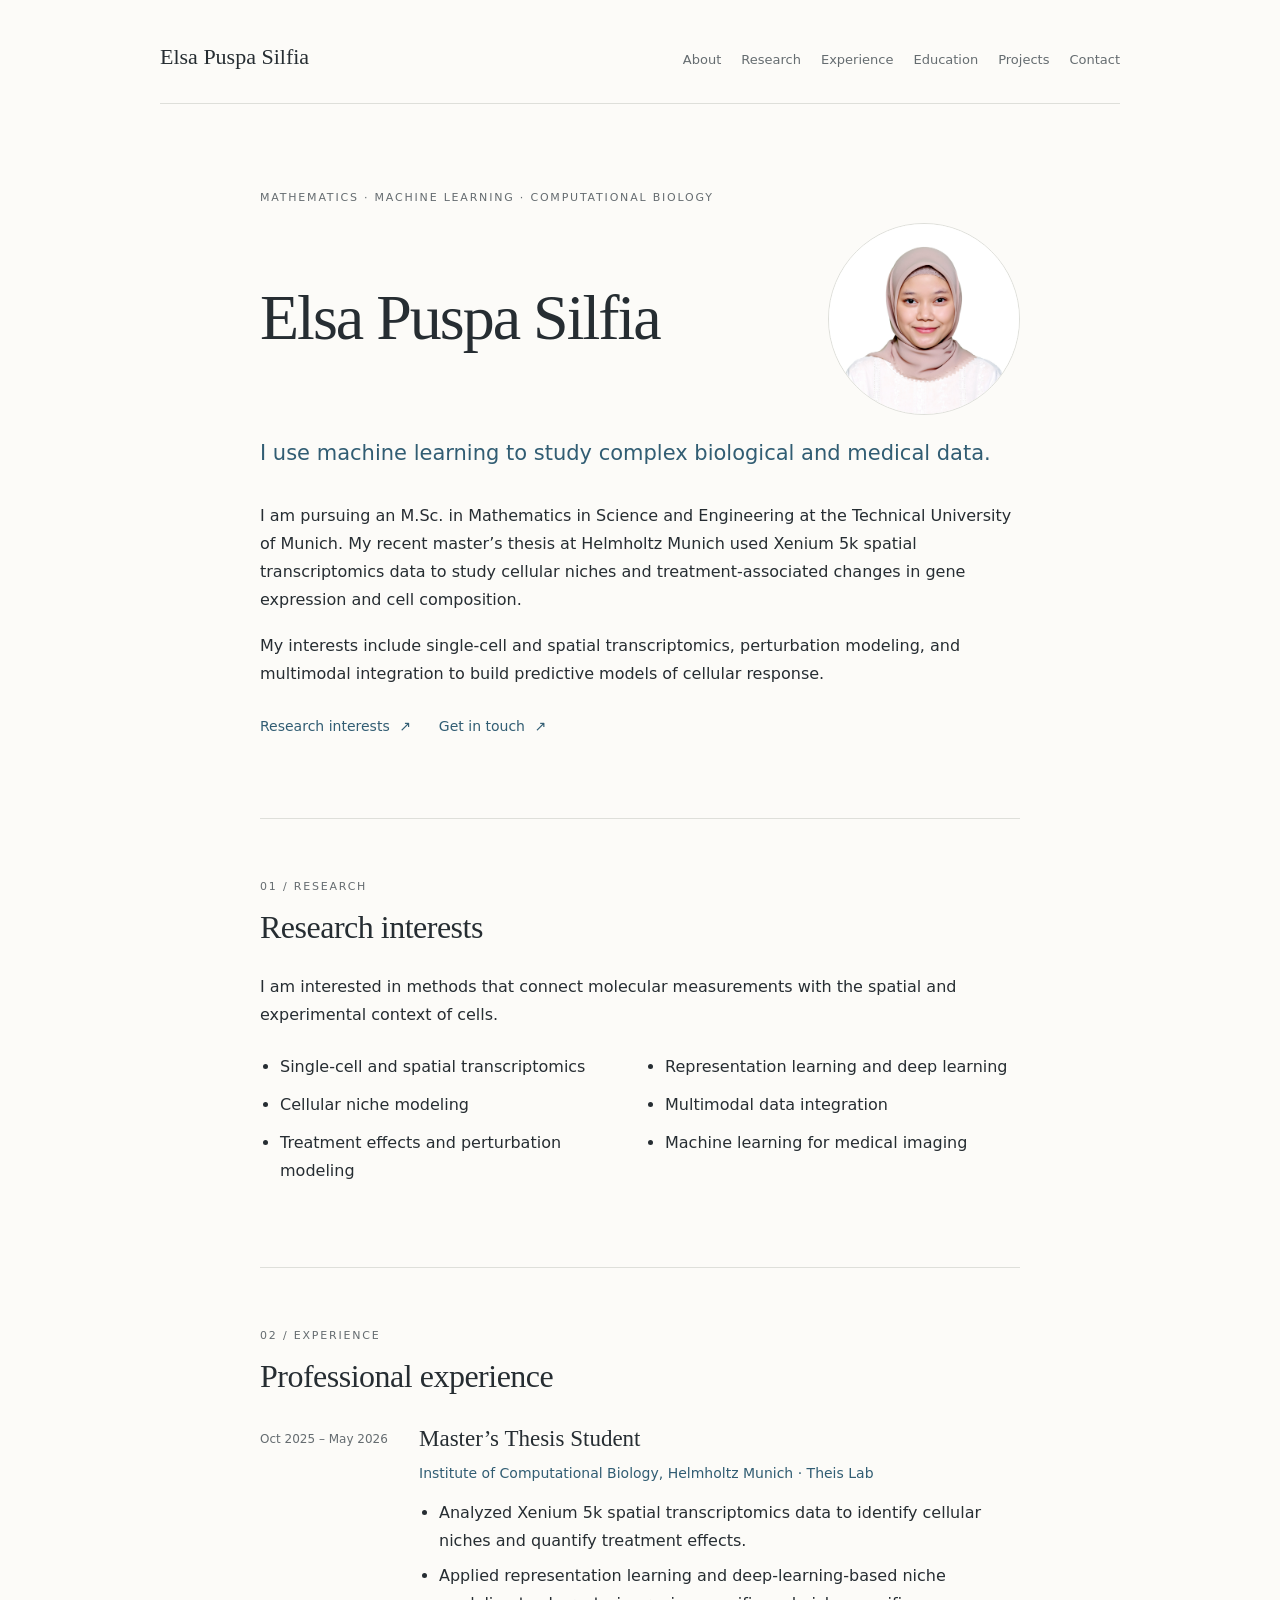
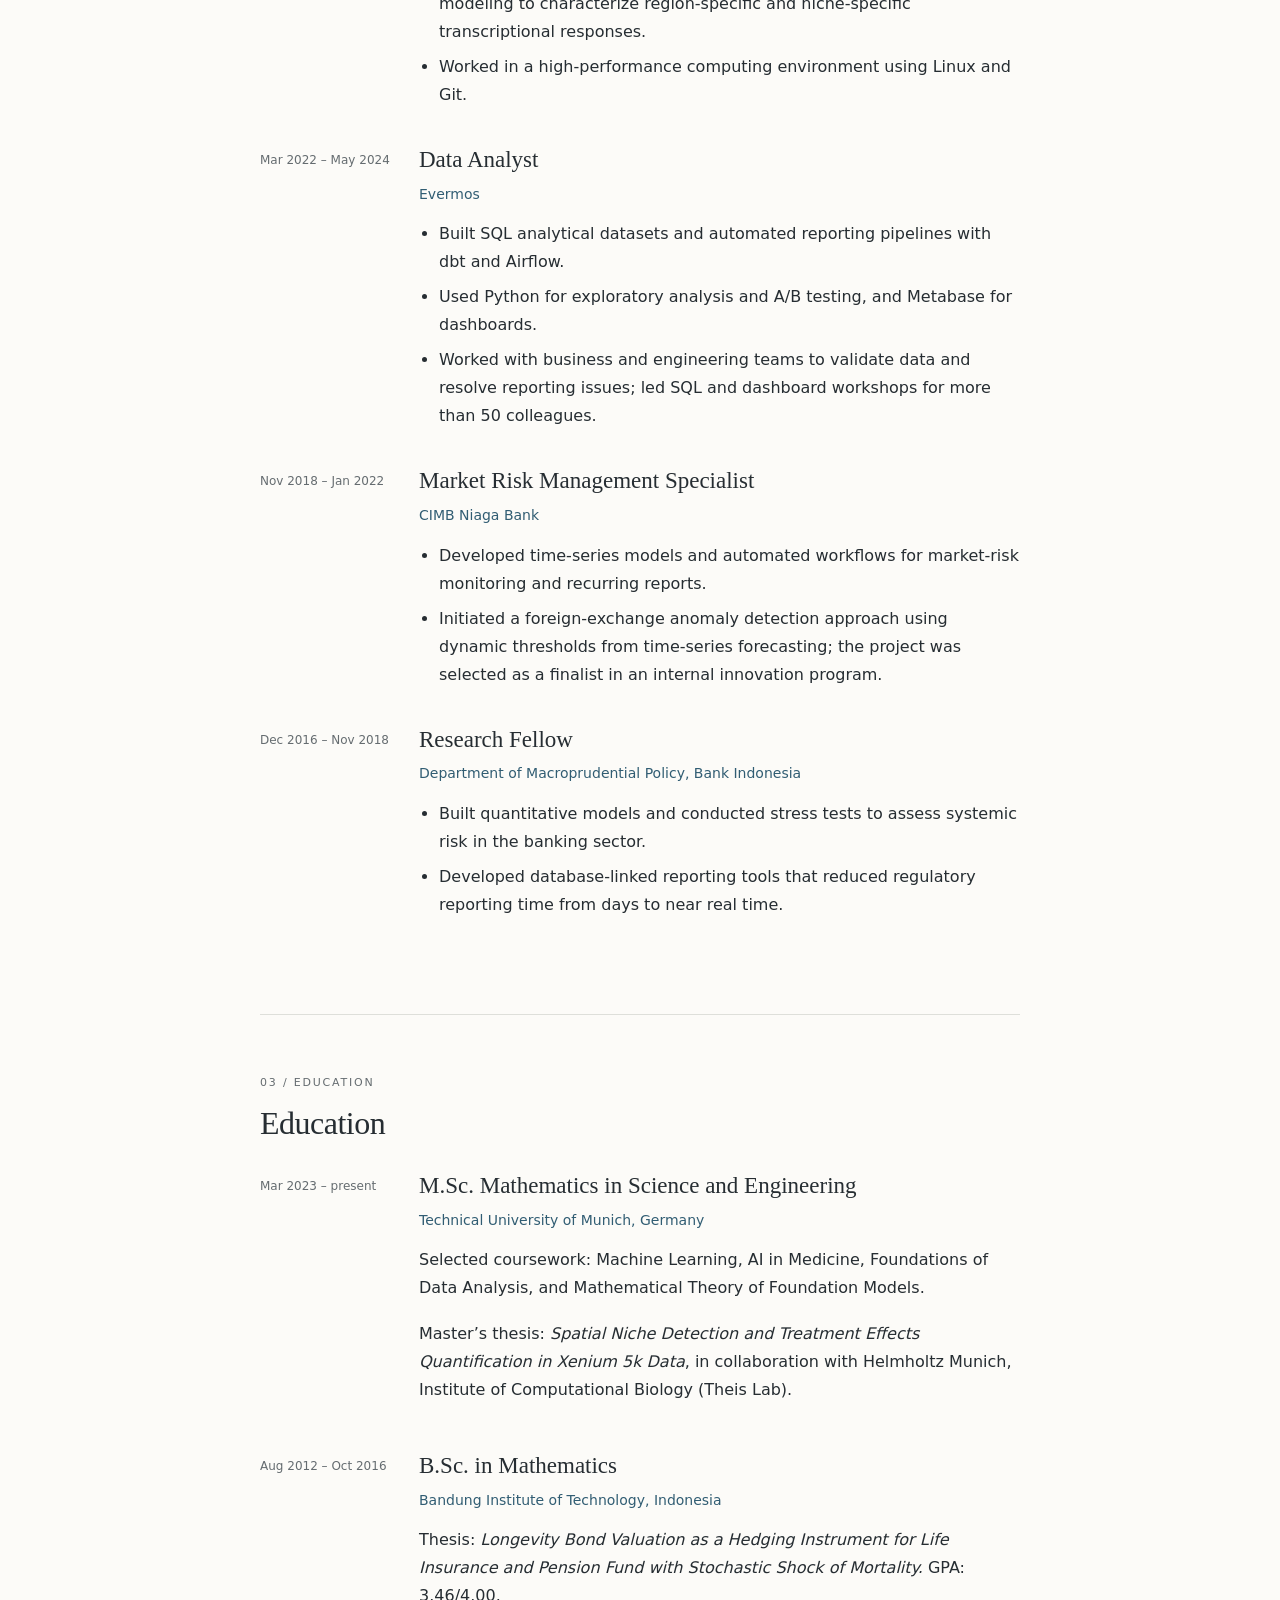
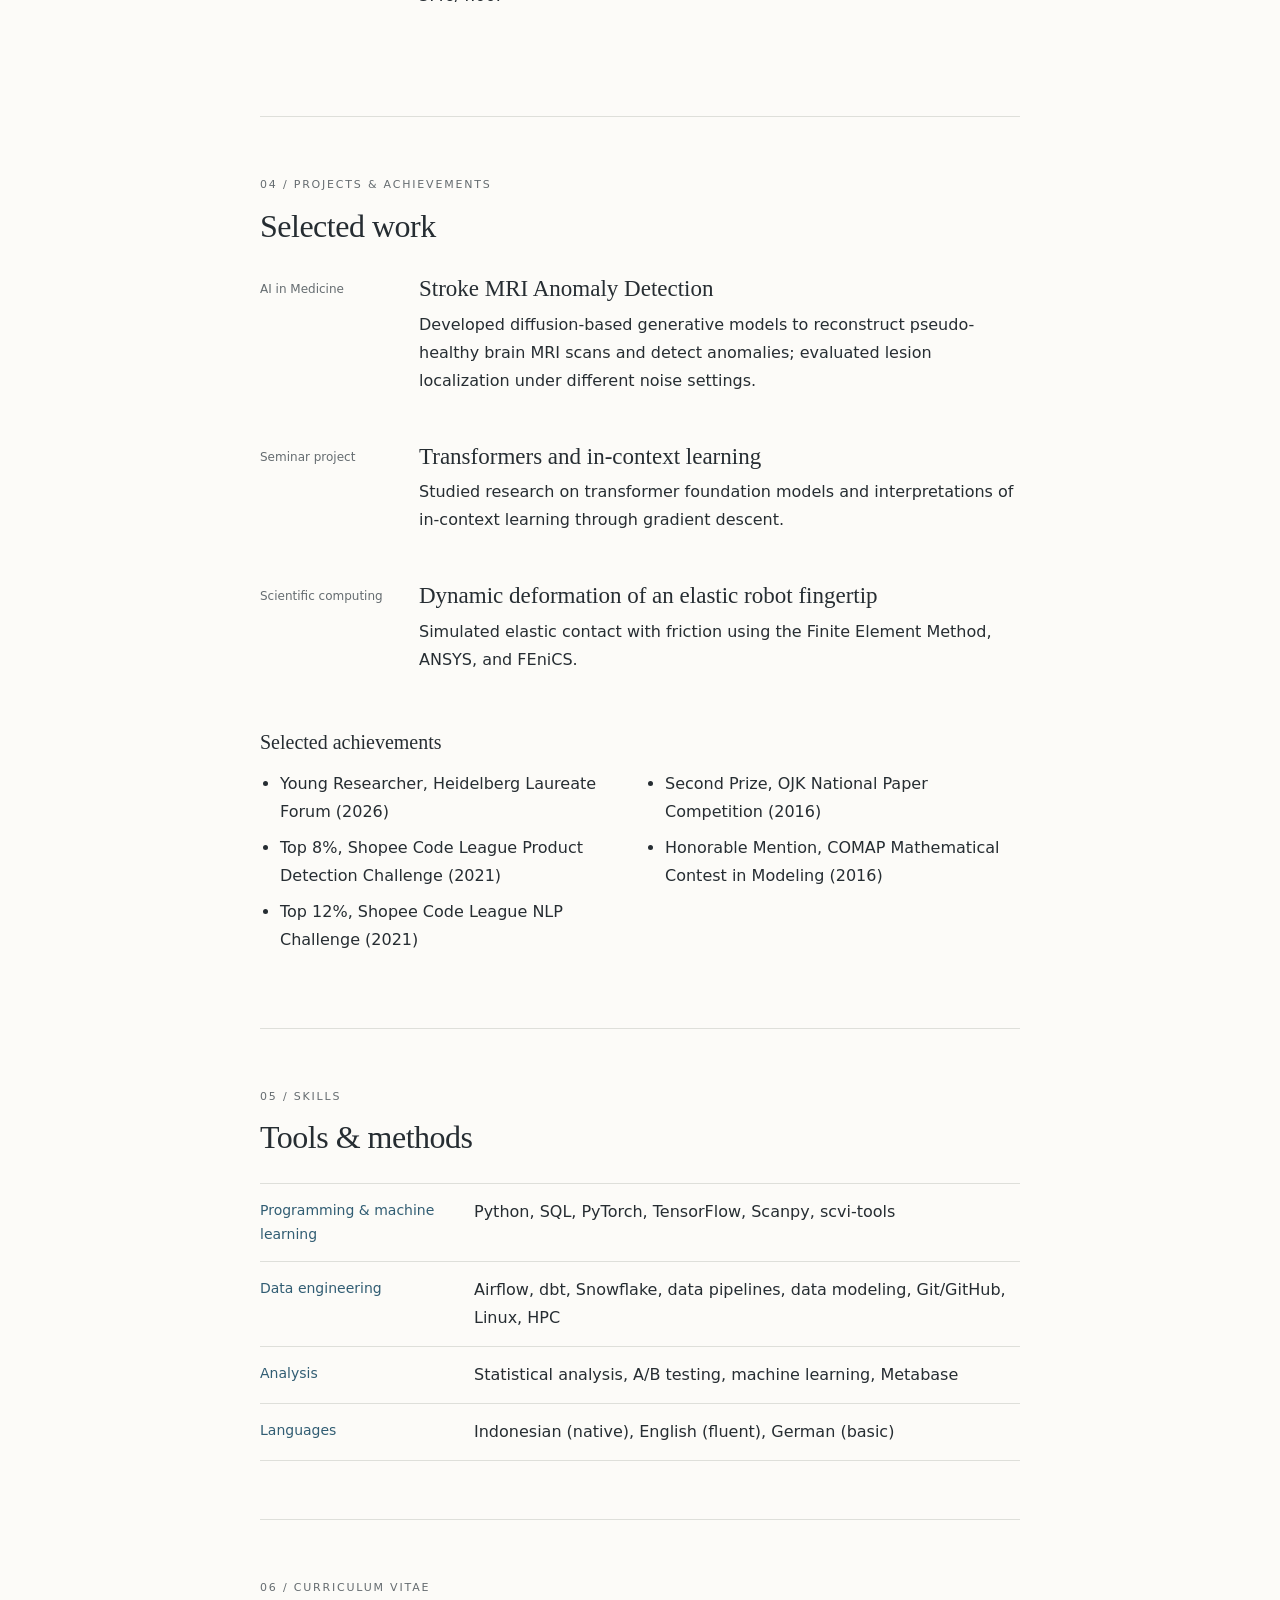
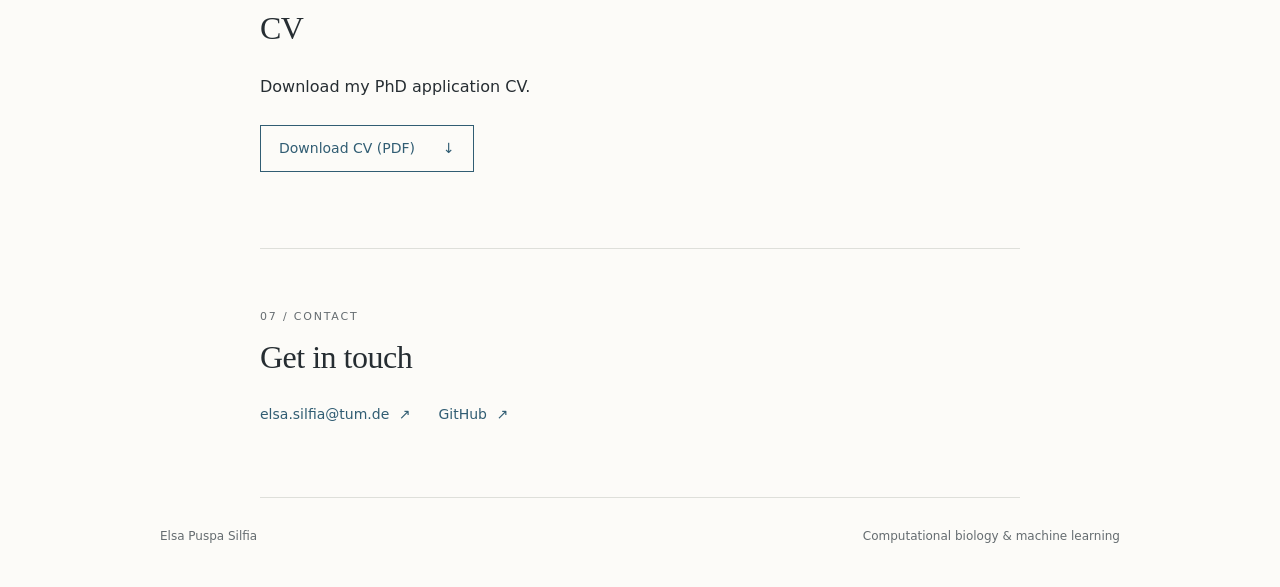
==== commit 7b93fb0f: "Replace profile photo with new headshot" ====
--- a/index.html
+++ b/index.html
@@ -20,7 +20,7 @@
       <div class="intro-copy">
         <p class="eyebrow">Mathematics · Machine learning · Computational biology</p>
         <div class="profile-heading">
-          <img class="profile-avatar" src="assets/profile.jpg" alt="Elsa Puspa Silfia smiling outdoors beneath pink blossoms" width="192" height="192">
+          <img class="profile-avatar" src="assets/profile.jpg?v=passport-photo-2" alt="Portrait of Elsa Puspa Silfia against a plain background" width="192" height="192">
           <h1 id="about-title">Elsa Puspa Silfia</h1>
         </div>
         <p class="lead">I use machine learning to study complex biological and medical data.</p>
